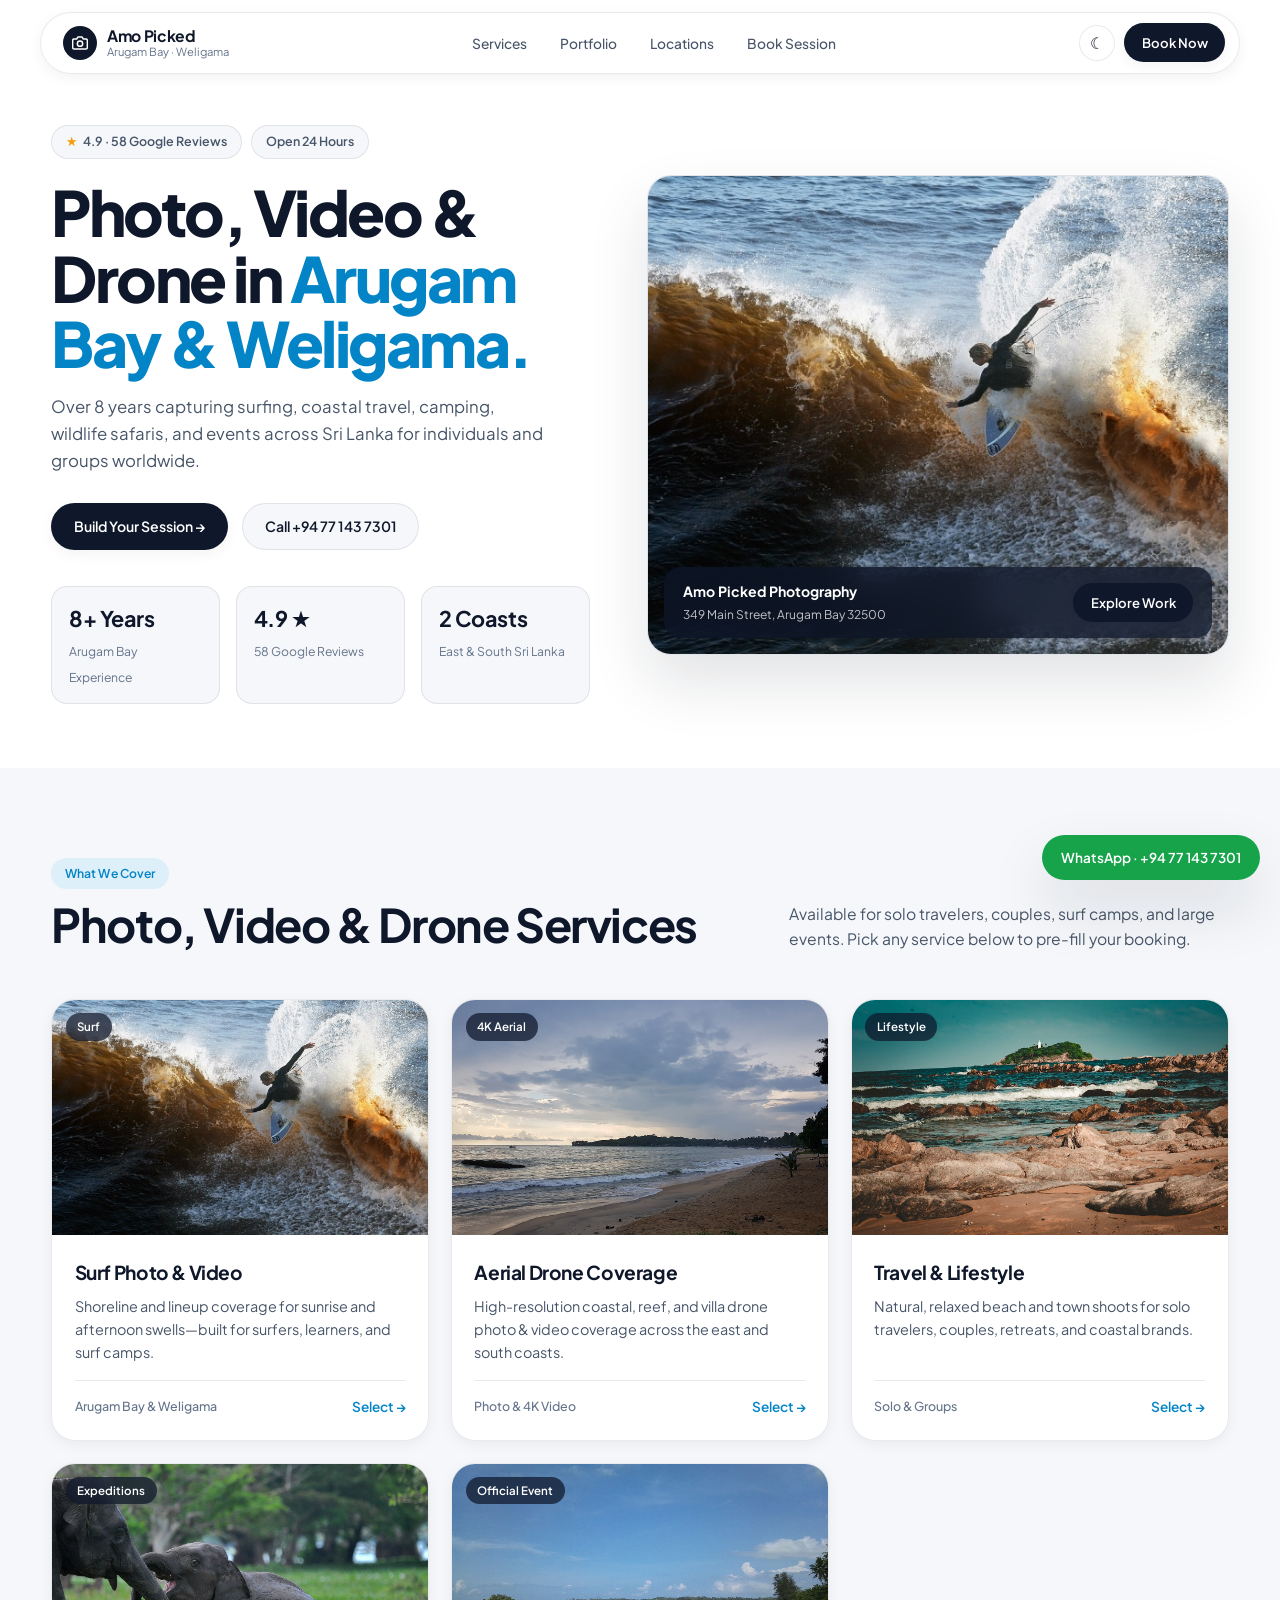
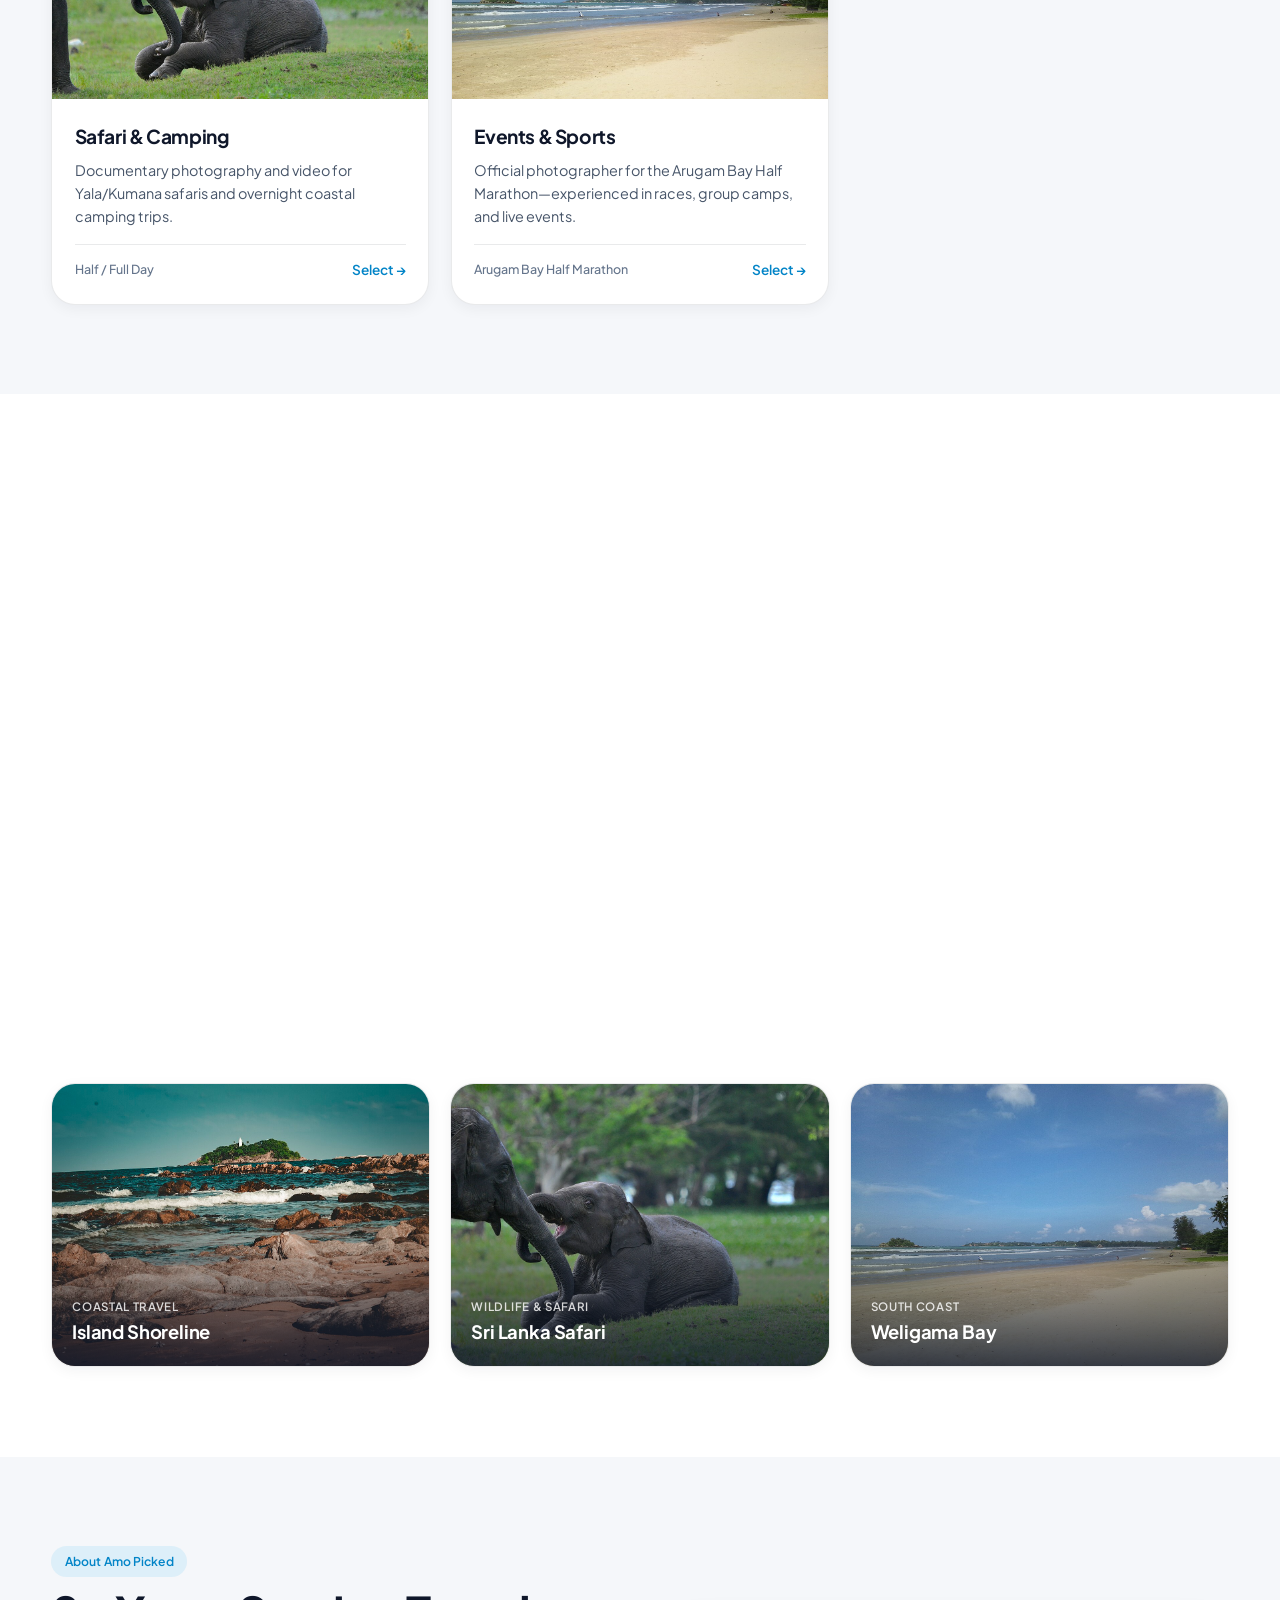
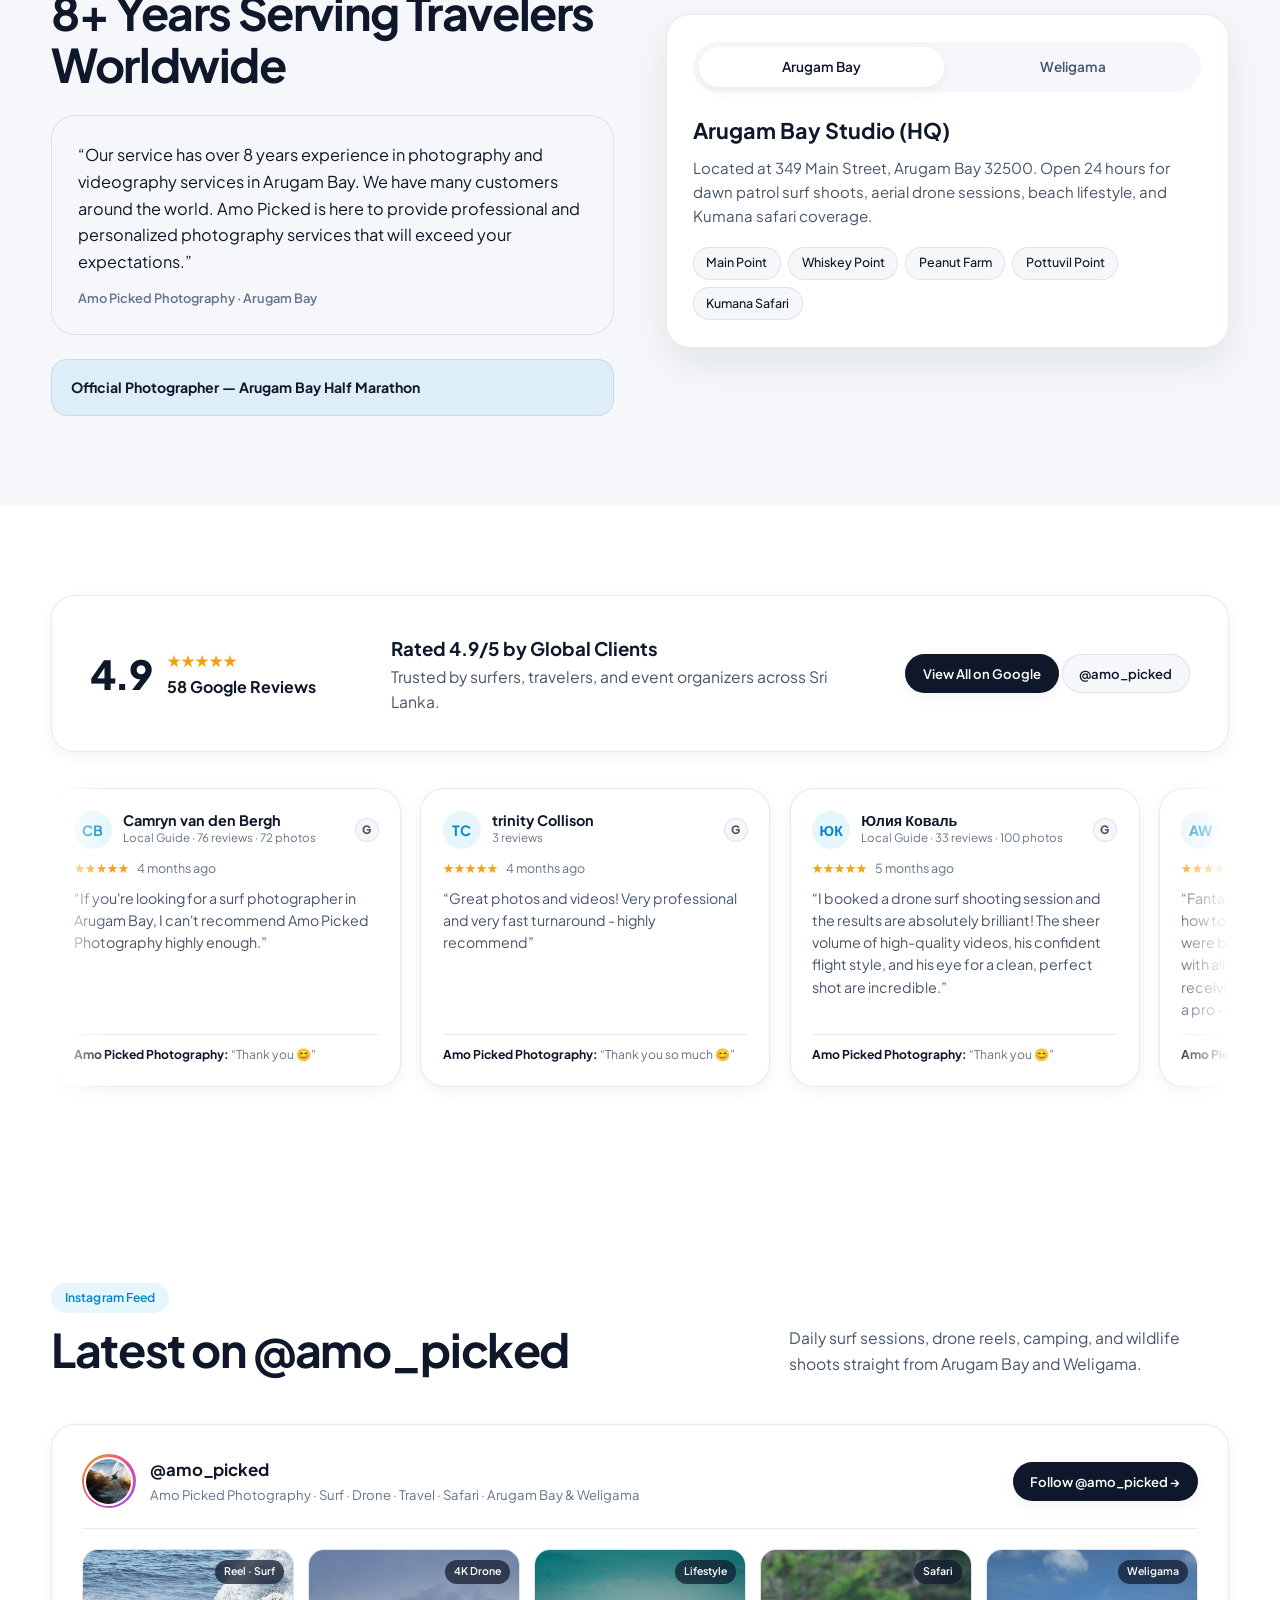
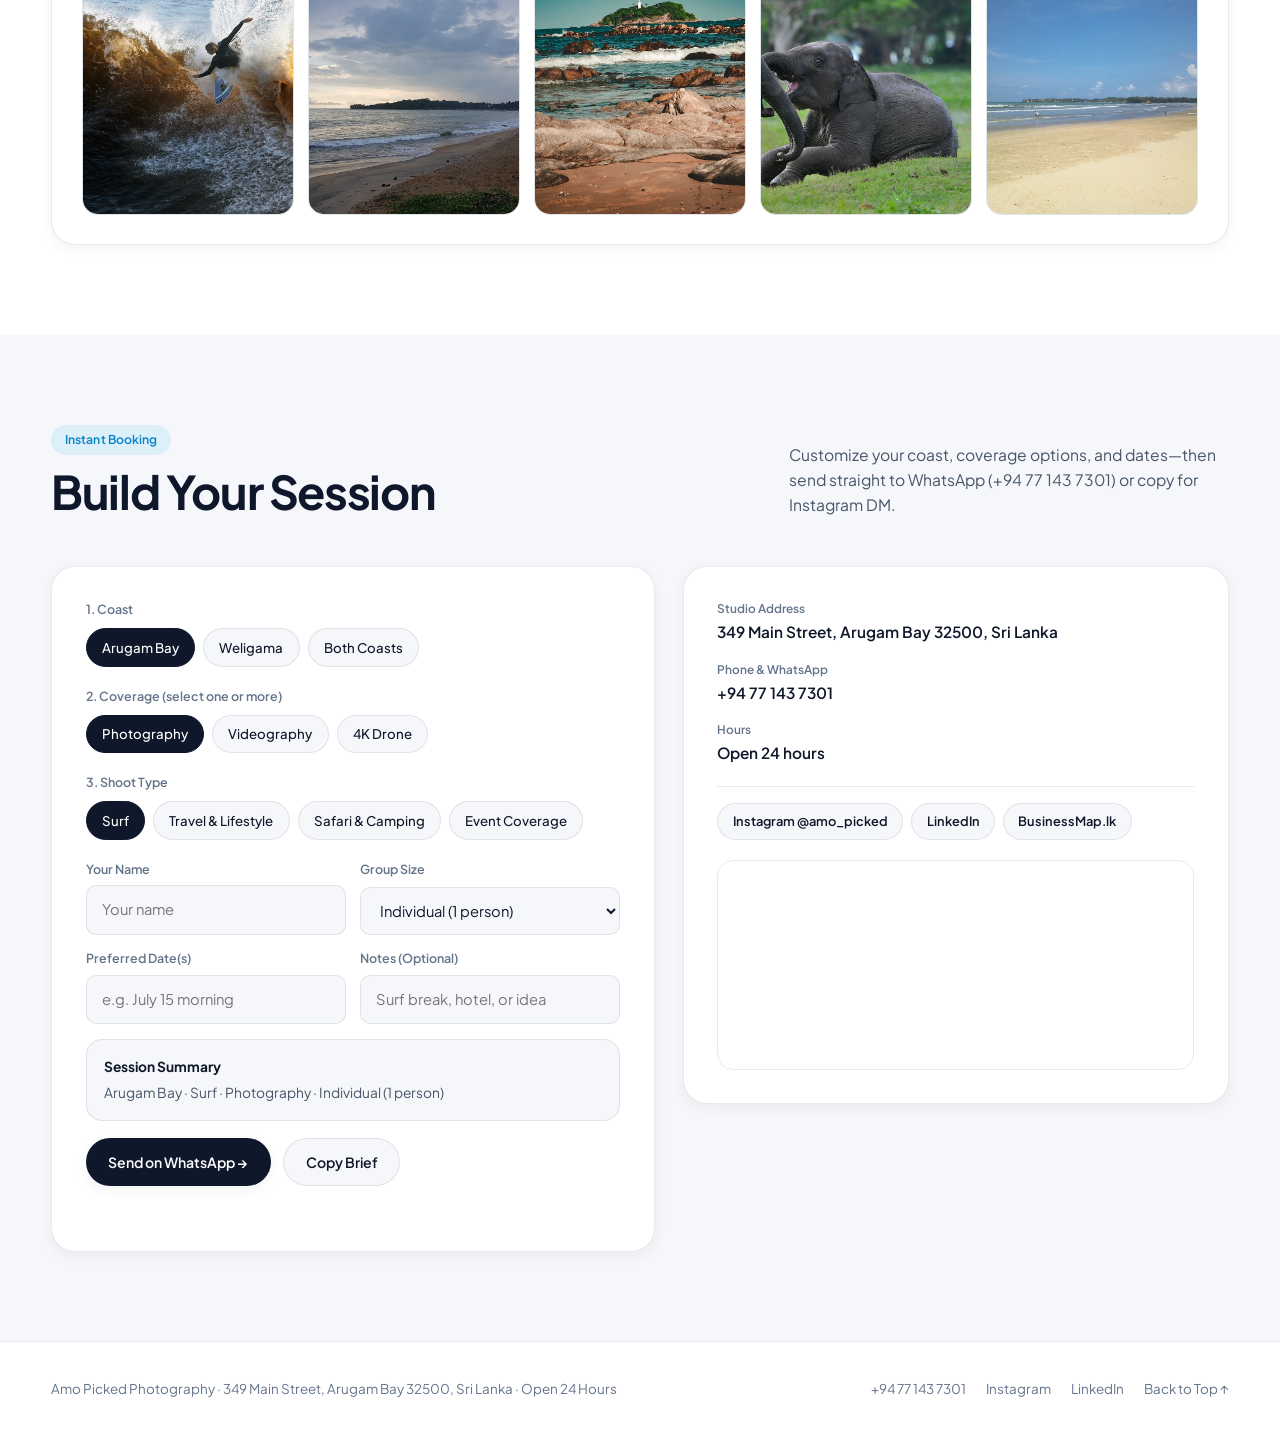
==== index.html @ 75716237 "Add files via upload" ====
<!DOCTYPE html>
<html lang="en">
<head>
  <meta charset="UTF-8" />
  <meta name="viewport" content="width=device-width, initial-scale=1.0" />
  <title>Amo Picked Photography — Arugam Bay &amp; Weligama, Sri Lanka</title>
  <meta
    name="description"
    content="Amo Picked Photography — 4.9 Google rating (58 reviews). Over 8 years of photography, videography & drone coverage in Arugam Bay and Weligama, Sri Lanka. Open 24 hours."
  />

  <link rel="preconnect" href="https://fonts.googleapis.com" />
  <link rel="preconnect" href="https://fonts.gstatic.com" crossorigin />
  <link
    href="https://fonts.googleapis.com/css2?family=Plus+Jakarta+Sans:wght@400;500;600;700;800&display=swap"
    rel="stylesheet"
  />
  <link rel="stylesheet" href="styles.css" />

  <script type="application/ld+json">
    {
      "@context": "https://schema.org",
      "@type": "ProfessionalService",
      "name": "Amo Picked Photography",
      "description": "Photography, videography, and drone service operating in Arugam Bay and Weligama, Sri Lanka with over 8 years of experience.",
      "telephone": "+94771437301",
      "address": {
        "@type": "PostalAddress",
        "streetAddress": "349 Main Street",
        "addressLocality": "Arugam Bay",
        "postalCode": "32500",
        "addressCountry": "LK"
      },
      "openingHoursSpecification": {
        "@type": "OpeningHoursSpecification",
        "dayOfWeek": ["Monday", "Tuesday", "Wednesday", "Thursday", "Friday", "Saturday", "Sunday"],
        "opens": "00:00",
        "closes": "23:59"
      },
      "aggregateRating": {
        "@type": "AggregateRating",
        "ratingValue": "4.9",
        "reviewCount": "58"
      },
      "sameAs": [
        "https://www.instagram.com/amo_picked/",
        "https://lk.linkedin.com/in/amo-picked-66b3a1344",
        "https://businessmap.lk/listing/amo-picked-arugam-bay"
      ]
    }
  </script>
</head>
<body>
  <div class="scroll-progress" id="scrollProgress" aria-hidden="true"></div>

  <!-- ======================================================================
       Floating Glass Header
       ====================================================================== -->
  <div class="navbar-wrap">
    <header class="navbar" id="navbar">
      <div class="nav-inner">
        <a href="#top" class="brand" aria-label="Amo Picked Photography Home">
          <div class="brand-dot" aria-hidden="true">
            <svg width="16" height="16" viewBox="0 0 24 24" fill="none" stroke="currentColor" stroke-width="2.2">
              <path d="M23 19a2 2 0 0 1-2 2H3a2 2 0 0 1-2-2V8a2 2 0 0 1 2-2h4l2-3h6l2 3h4a2 2 0 0 1 2 2z" />
              <circle cx="12" cy="13" r="4" />
            </svg>
          </div>
          <div class="brand-text">
            <span class="brand-name">Amo Picked</span>
            <span class="brand-sub">Arugam Bay · Weligama</span>
          </div>
        </a>

        <nav aria-label="Primary Navigation">
          <ul class="nav-links" id="navLinks">
            <li><a href="#services">Services</a></li>
            <li><a href="#portfolio">Portfolio</a></li>
            <li><a href="#coasts">Locations</a></li>
            <li><a href="#book">Book Session</a></li>
          </ul>
        </nav>

        <div class="nav-actions">
          <button class="icon-pill" id="themeToggle" type="button" aria-label="Toggle dark mode" title="Toggle Light / Dark mode">
            <span id="themeIcon" aria-hidden="true">☾</span>
          </button>
          <a href="#book" class="btn btn-primary btn-sm">Book Now</a>
          <button class="mobile-toggle" id="mobileToggle" aria-label="Toggle Menu" aria-expanded="false">
            Menu
          </button>
        </div>
      </div>
    </header>
  </div>

  <main id="top">
    <!-- ====================================================================
         Hero Section
         ==================================================================== -->
    <section class="hero">
      <div class="container hero-grid">
        <div>
          <div class="hero-badges">
            <span class="badge-clean">
              <span class="star-accent" aria-hidden="true">★</span>
              4.9 · 58 Google Reviews
            </span>
            <span class="badge-clean">Open 24 Hours</span>
          </div>

          <h1 class="hero-title">
            Photo, Video &amp; Drone in <span>Arugam Bay &amp; Weligama.</span>
          </h1>

          <p class="hero-desc">
            Over 8 years capturing surfing, coastal travel, camping, wildlife safaris, and events across Sri Lanka for individuals and groups worldwide.
          </p>

          <div class="hero-cta">
            <a href="#book" class="btn btn-primary">Build Your Session →</a>
            <a href="tel:+94771437301" class="btn btn-soft">Call +94 77 143 7301</a>
          </div>

          <div class="hero-stats">
            <div class="stat-box">
              <strong>8+ Years</strong>
              <span>Arugam Bay Experience</span>
            </div>
            <div class="stat-box">
              <strong>4.9 ★</strong>
              <span>58 Google Reviews</span>
            </div>
            <div class="stat-box">
              <strong>2 Coasts</strong>
              <span>East &amp; South Sri Lanka</span>
            </div>
          </div>
        </div>

        <div class="hero-visual">
          <div class="hero-card">
            <img src="assets/hero-surf.jpg" alt="Surfer carving across a wave — surf action photography" />
            <div class="hero-float-bar">
              <div>
                <strong>Amo Picked Photography</strong>
                <span>349 Main Street, Arugam Bay 32500</span>
              </div>
              <a href="#portfolio" class="btn btn-primary btn-sm">Explore Work</a>
            </div>
          </div>
        </div>
      </div>
    </section>

    <!-- ====================================================================
         Services
         ==================================================================== -->
    <section class="section section-soft" id="services">
      <div class="container">
        <div class="section-top reveal">
          <div>
            <span class="pill-tag">What We Cover</span>
            <h2 class="section-title">Photo, Video &amp; Drone Services</h2>
          </div>
          <p class="section-sub">
            Available for solo travelers, couples, surf camps, and large events. Pick any service below to pre-fill your booking.
          </p>
        </div>

        <div class="services-grid">
          <article class="service-card reveal">
            <div class="service-media">
              <span class="service-chip">Surf</span>
              <img src="assets/hero-surf.jpg" alt="Surf photography and wave action" />
            </div>
            <div class="service-body">
              <div>
                <h3>Surf Photo &amp; Video</h3>
                <p>Shoreline and lineup coverage for sunrise and afternoon swells—built for surfers, learners, and surf camps.</p>
              </div>
              <div class="service-footer">
                <span class="service-meta">Arugam Bay &amp; Weligama</span>
                <button class="text-action" data-select-shoot="Surf">Select →</button>
              </div>
            </div>
          </article>

          <article class="service-card reveal">
            <div class="service-media">
              <span class="service-chip">4K Aerial</span>
              <img src="assets/drone-bay.jpg" alt="Arugam Bay coastline view" />
            </div>
            <div class="service-body">
              <div>
                <h3>Aerial Drone Coverage</h3>
                <p>High-resolution coastal, reef, and villa drone photo &amp; video coverage across the east and south coasts.</p>
              </div>
              <div class="service-footer">
                <span class="service-meta">Photo &amp; 4K Video</span>
                <button class="text-action" data-select-shoot="Travel &amp; Lifestyle" data-add-drone="true">Select →</button>
              </div>
            </div>
          </article>

          <article class="service-card reveal">
            <div class="service-media">
              <span class="service-chip">Lifestyle</span>
              <img src="assets/lifestyle-beach.jpg" alt="Sri Lankan rocky coast and lighthouse" />
            </div>
            <div class="service-body">
              <div>
                <h3>Travel &amp; Lifestyle</h3>
                <p>Natural, relaxed beach and town shoots for solo travelers, couples, retreats, and coastal brands.</p>
              </div>
              <div class="service-footer">
                <span class="service-meta">Solo &amp; Groups</span>
                <button class="text-action" data-select-shoot="Travel &amp; Lifestyle">Select →</button>
              </div>
            </div>
          </article>

          <article class="service-card reveal">
            <div class="service-media">
              <span class="service-chip">Expeditions</span>
              <img src="assets/safari-camp.jpg" alt="Elephants in Sri Lanka national park safari" />
            </div>
            <div class="service-body">
              <div>
                <h3>Safari &amp; Camping</h3>
                <p>Documentary photography and video for Yala/Kumana safaris and overnight coastal camping trips.</p>
              </div>
              <div class="service-footer">
                <span class="service-meta">Half / Full Day</span>
                <button class="text-action" data-select-shoot="Safari &amp; Camping">Select →</button>
              </div>
            </div>
          </article>

          <article class="service-card reveal">
            <div class="service-media">
              <span class="service-chip">Official Event</span>
              <img src="assets/marathon-event.jpg" alt="Weligama Bay surf coastline in Sri Lanka" />
            </div>
            <div class="service-body">
              <div>
                <h3>Events &amp; Sports</h3>
                <p>Official photographer for the Arugam Bay Half Marathon—experienced in races, group camps, and live events.</p>
              </div>
              <div class="service-footer">
                <span class="service-meta">Arugam Bay Half Marathon</span>
                <button class="text-action" data-select-shoot="Event Coverage">Select →</button>
              </div>
            </div>
          </article>
        </div>
      </div>
    </section>

    <!-- ====================================================================
         Portfolio Gallery + Lightbox
         ==================================================================== -->
    <section class="section" id="portfolio">
      <div class="container">
        <div class="section-top reveal">
          <div>
            <span class="pill-tag">Portfolio</span>
            <h2 class="section-title">Selected Work</h2>
          </div>

          <div class="filter-bar" role="tablist" aria-label="Filter gallery">
            <button class="filter-btn active" data-filter="all">All</button>
            <button class="filter-btn" data-filter="surf">Surf</button>
            <button class="filter-btn" data-filter="coast">Coast</button>
            <button class="filter-btn" data-filter="safari">Safari</button>
            <button class="filter-btn" data-filter="weligama">Weligama</button>
          </div>
        </div>

        <div class="gallery-grid">
          <figure class="gallery-item wide reveal" data-category="surf">
            <img src="assets/hero-surf.jpg" alt="Backlit surf carve on ocean wave" />
            <figcaption class="gallery-overlay">
              <span>Surf Photography</span>
              <h4>Backlit Ocean Wave</h4>
            </figcaption>
          </figure>

          <figure class="gallery-item reveal" data-category="coast">
            <img src="assets/drone-bay.jpg" alt="Arugam Bay Main Point at dusk" />
            <figcaption class="gallery-overlay">
              <span>East Coast</span>
              <h4>Arugam Bay Main Point</h4>
            </figcaption>
          </figure>

          <figure class="gallery-item reveal" data-category="coast">
            <img src="assets/lifestyle-beach.jpg" alt="Sri Lankan rocky coast and lighthouse" />
            <figcaption class="gallery-overlay">
              <span>Coastal Travel</span>
              <h4>Island Shoreline</h4>
            </figcaption>
          </figure>

          <figure class="gallery-item reveal" data-category="safari">
            <img src="assets/safari-camp.jpg" alt="Wild elephants in Sri Lanka national park" />
            <figcaption class="gallery-overlay">
              <span>Wildlife &amp; Safari</span>
              <h4>Sri Lanka Safari</h4>
            </figcaption>
          </figure>

          <figure class="gallery-item reveal" data-category="weligama surf">
            <img src="assets/marathon-event.jpg" alt="Weligama Bay coastline in southern Sri Lanka" />
            <figcaption class="gallery-overlay">
              <span>South Coast</span>
              <h4>Weligama Bay</h4>
            </figcaption>
          </figure>
        </div>
      </div>
    </section>

    <!-- ====================================================================
         Interactive Coast Switcher & About
         ==================================================================== -->
    <section class="section section-soft" id="coasts">
      <div class="container coast-layout">
        <div class="reveal">
          <span class="pill-tag">About Amo Picked</span>
          <h2 class="section-title">8+ Years Serving Travelers Worldwide</h2>

          <blockquote class="quote-card">
            <p>
              “Our service has over 8 years experience in photography and videography services in Arugam Bay. We have many customers around the world. Amo Picked is here to provide professional and personalized photography services that will exceed your expectations.”
            </p>
            <footer>Amo Picked Photography · Arugam Bay</footer>
          </blockquote>

          <div class="event-pill-card">
            <strong>Official Photographer — Arugam Bay Half Marathon</strong>
          </div>
        </div>

        <div class="coast-panel reveal">
          <div class="coast-tabs" role="tablist" aria-label="Select coast location">
            <button class="coast-tab active" data-coast="arugam" type="button">Arugam Bay</button>
            <button class="coast-tab" data-coast="weligama" type="button">Weligama</button>
          </div>

          <div class="coast-pane active" id="coast-arugam">
            <h3>Arugam Bay Studio (HQ)</h3>
            <p>
              Located at 349 Main Street, Arugam Bay 32500. Open 24 hours for dawn patrol surf shoots, aerial drone sessions, beach lifestyle, and Kumana safari coverage.
            </p>
            <div class="spot-chips">
              <span>Main Point</span>
              <span>Whiskey Point</span>
              <span>Peanut Farm</span>
              <span>Pottuvil Point</span>
              <span>Kumana Safari</span>
            </div>
          </div>

          <div class="coast-pane" id="coast-weligama">
            <h3>Weligama South Coast</h3>
            <p>
              Full photography, videography, and drone coverage along Sri Lanka's southern coast for surf sessions, coastal stays, and travel stories.
            </p>
            <div class="spot-chips">
              <span>Weligama Bay</span>
              <span>South Coast Surf</span>
              <span>Drone Reels</span>
              <span>Lifestyle Shoots</span>
            </div>
          </div>
        </div>
      </div>
    </section>

    <!-- ====================================================================
         Google Reviews Strip
         ==================================================================== -->
    <section class="section" id="reviews">
      <div class="container">
        <div class="reviews-strip reveal">
          <div class="score-pill">
            <span class="score-num">4.9</span>
            <div>
              <div class="star-accent" aria-hidden="true">★★★★★</div>
              <strong>58 Google Reviews</strong>
            </div>
          </div>

          <div>
            <h3>Rated 4.9/5 by Global Clients</h3>
            <p class="section-sub">Trusted by surfers, travelers, and event organizers across Sri Lanka.</p>
          </div>

          <div class="reviews-actions">
            <a href="https://share.google/11RldXUr6Thj8JJgH" target="_blank" rel="noopener" class="btn btn-primary btn-sm">
              View All on Google
            </a>
            <a href="https://www.instagram.com/amo_picked/" target="_blank" rel="noopener" class="btn btn-soft btn-sm">
              @amo_picked
            </a>
          </div>
        </div>

        <!-- Sliding Right-to-Left Google Reviews Carousel -->
        <div class="reviews-marquee-wrap" aria-label="Client Google Reviews">
          <div class="reviews-track" id="reviewsTrack">
            <article class="review-card">
              <div>
                <div class="review-head">
                  <div class="review-author">
                    <div class="review-avatar">CB</div>
                    <div>
                      <div class="review-name">Camryn van den Bergh</div>
                      <div class="review-meta">Local Guide · 76 reviews · 72 photos</div>
                    </div>
                  </div>
                  <span class="google-g" aria-hidden="true">G</span>
                </div>
                <div class="review-stars-row" style="margin:0.65rem 0 0.5rem;">
                  <span class="star-accent">★★★★★</span>
                  <span>4 months ago</span>
                </div>
                <p class="review-quote">
                  “If you're looking for a surf photographer in Arugam Bay, I can't recommend Amo Picked Photography highly enough.”
                </p>
              </div>
              <div class="review-reply">
                <strong>Amo Picked Photography:</strong> “Thank you 😊”
              </div>
            </article>

            <article class="review-card">
              <div>
                <div class="review-head">
                  <div class="review-author">
                    <div class="review-avatar">TC</div>
                    <div>
                      <div class="review-name">trinity Collison</div>
                      <div class="review-meta">3 reviews</div>
                    </div>
                  </div>
                  <span class="google-g" aria-hidden="true">G</span>
                </div>
                <div class="review-stars-row" style="margin:0.65rem 0 0.5rem;">
                  <span class="star-accent">★★★★★</span>
                  <span>4 months ago</span>
                </div>
                <p class="review-quote">
                  “Great photos and videos! Very professional and very fast turnaround - highly recommend”
                </p>
              </div>
              <div class="review-reply">
                <strong>Amo Picked Photography:</strong> “Thank you so much 😊”
              </div>
            </article>

            <article class="review-card">
              <div>
                <div class="review-head">
                  <div class="review-author">
                    <div class="review-avatar">ЮК</div>
                    <div>
                      <div class="review-name">Юлия Коваль</div>
                      <div class="review-meta">Local Guide · 33 reviews · 100 photos</div>
                    </div>
                  </div>
                  <span class="google-g" aria-hidden="true">G</span>
                </div>
                <div class="review-stars-row" style="margin:0.65rem 0 0.5rem;">
                  <span class="star-accent">★★★★★</span>
                  <span>5 months ago</span>
                </div>
                <p class="review-quote">
                  “I booked a drone surf shooting session and the results are absolutely brilliant! The sheer volume of high-quality videos, his confident flight style, and his eye for a clean, perfect shot are incredible.”
                </p>
              </div>
              <div class="review-reply">
                <strong>Amo Picked Photography:</strong> “Thank you 😊”
              </div>
            </article>

            <article class="review-card">
              <div>
                <div class="review-head">
                  <div class="review-author">
                    <div class="review-avatar">AW</div>
                    <div>
                      <div class="review-name">Aadhya Wije</div>
                      <div class="review-meta">Local Guide · 40 reviews · 44 photos</div>
                    </div>
                  </div>
                  <span class="google-g" aria-hidden="true">G</span>
                </div>
                <div class="review-stars-row" style="margin:0.65rem 0 0.5rem;">
                  <span class="star-accent">★★★★★</span>
                  <span>8 months ago</span>
                </div>
                <p class="review-quote">
                  “Fantastic surf videography! He really knows how to make the most out of the lighting - we were backlit as it was sunrise. Really happy with all the content! And super efficient receiving the photos too! If you're looking for a pro - this is it”
                </p>
              </div>
              <div class="review-reply">
                <strong>Amo Picked Photography:</strong> “Thank you 😊”
              </div>
            </article>

            <article class="review-card">
              <div>
                <div class="review-head">
                  <div class="review-author">
                    <div class="review-avatar">NH</div>
                    <div>
                      <div class="review-name">Naleef Haroon</div>
                      <div class="review-meta">6 photos · Verified Google Rating</div>
                    </div>
                  </div>
                  <span class="google-g" aria-hidden="true">G</span>
                </div>
                <div class="review-stars-row" style="margin:0.65rem 0 0.5rem;">
                  <span class="star-accent">★★★★★</span>
                  <span>3 months ago</span>
                </div>
                <p class="review-quote">
                  Rated 5.0 stars on Google and shared 6 photos from their session with Amo Picked Photography in Arugam Bay.
                </p>
              </div>
              <div class="review-reply">
                <strong>Verified Google Review</strong> · Arugam Bay
              </div>
            </article>
          </div>
        </div>
      </div>
    </section>

    <!-- ====================================================================
         Instagram Latest Posts & Feed (@amo_picked)
         ==================================================================== -->
    <section class="section" id="instagram">
      <div class="container">
        <div class="section-top reveal">
          <div>
            <span class="pill-tag">Instagram Feed</span>
            <h2 class="section-title">Latest on @amo_picked</h2>
          </div>
          <p class="section-sub">
            Daily surf sessions, drone reels, camping, and wildlife shoots straight from Arugam Bay and Weligama.
          </p>
        </div>

        <div class="ig-shell reveal">
          <div class="ig-header">
            <div class="ig-profile">
              <div class="ig-avatar-ring">
                <div class="ig-avatar-inner">
                  <img src="assets/hero-surf.jpg" alt="Amo Picked Instagram avatar" />
                </div>
              </div>
              <div>
                <div class="ig-handle">@amo_picked</div>
                <div class="ig-bio">Amo Picked Photography · Surf · Drone · Travel · Safari · Arugam Bay &amp; Weligama</div>
              </div>
            </div>
            <a href="https://www.instagram.com/amo_picked/" target="_blank" rel="noopener" class="btn btn-primary btn-sm">
              Follow @amo_picked →
            </a>
          </div>

          <div class="ig-grid">
            <a href="https://www.instagram.com/amo_picked/" target="_blank" rel="noopener" class="ig-tile">
              <span class="ig-badge">Reel · Surf</span>
              <img src="assets/hero-surf.jpg" alt="Surf photography reel on @amo_picked" />
              <div class="ig-tile-overlay">
                <strong>Surf Action Session</strong>
                <span>View on @amo_picked →</span>
              </div>
            </a>

            <a href="https://www.instagram.com/amo_picked/" target="_blank" rel="noopener" class="ig-tile">
              <span class="ig-badge">4K Drone</span>
              <img src="assets/drone-bay.jpg" alt="Arugam Bay Main Point on @amo_picked" />
              <div class="ig-tile-overlay">
                <strong>Arugam Bay Main Point</strong>
                <span>View on @amo_picked →</span>
              </div>
            </a>

            <a href="https://www.instagram.com/amo_picked/" target="_blank" rel="noopener" class="ig-tile">
              <span class="ig-badge">Lifestyle</span>
              <img src="assets/lifestyle-beach.jpg" alt="Sri Lanka coastal photography on @amo_picked" />
              <div class="ig-tile-overlay">
                <strong>Coastal Shoreline</strong>
                <span>View on @amo_picked →</span>
              </div>
            </a>

            <a href="https://www.instagram.com/amo_picked/" target="_blank" rel="noopener" class="ig-tile">
              <span class="ig-badge">Safari</span>
              <img src="assets/safari-camp.jpg" alt="Sri Lanka wildlife safari on @amo_picked" />
              <div class="ig-tile-overlay">
                <strong>Yala &amp; Kumana Safari</strong>
                <span>View on @amo_picked →</span>
              </div>
            </a>

            <a href="https://www.instagram.com/amo_picked/" target="_blank" rel="noopener" class="ig-tile">
              <span class="ig-badge">Weligama</span>
              <img src="assets/marathon-event.jpg" alt="Weligama Bay surf on @amo_picked" />
              <div class="ig-tile-overlay">
                <strong>Weligama Bay</strong>
                <span>View on @amo_picked →</span>
              </div>
            </a>
          </div>

          <!-- Optional live Instagram post embeds: add post/reel URLs to AMO_IG_POSTS in script -->
          <div class="ig-embed-grid" id="igEmbedMount"></div>
        </div>
      </div>
    </section>

    <!-- ====================================================================
         Interactive Session Builder & Direct Contact
         ==================================================================== -->
    <section class="section section-soft" id="book">
      <div class="container">
        <div class="section-top reveal">
          <div>
            <span class="pill-tag">Instant Booking</span>
            <h2 class="section-title">Build Your Session</h2>
          </div>
          <p class="section-sub">
            Customize your coast, coverage options, and dates—then send straight to WhatsApp (+94 77 143 7301) or copy for Instagram DM.
          </p>
        </div>

        <div class="builder-grid">
          <div class="builder-card reveal">
            <form id="bookingForm">
              <div class="builder-group">
                <span class="builder-label">1. Coast</span>
                <div class="chip-select" id="coastChips">
                  <button type="button" class="chip-btn active" data-val="Arugam Bay">Arugam Bay</button>
                  <button type="button" class="chip-btn" data-val="Weligama">Weligama</button>
                  <button type="button" class="chip-btn" data-val="Both Coasts">Both Coasts</button>
                </div>
              </div>

              <div class="builder-group">
                <span class="builder-label">2. Coverage (select one or more)</span>
                <div class="chip-select" id="coverageChips">
                  <button type="button" class="chip-btn active" data-val="Photography">Photography</button>
                  <button type="button" class="chip-btn" data-val="Videography">Videography</button>
                  <button type="button" class="chip-btn" data-val="4K Drone">4K Drone</button>
                </div>
              </div>

              <div class="builder-group">
                <span class="builder-label">3. Shoot Type</span>
                <div class="chip-select" id="shootChips">
                  <button type="button" class="chip-btn active" data-val="Surf">Surf</button>
                  <button type="button" class="chip-btn" data-val="Travel &amp; Lifestyle">Travel &amp; Lifestyle</button>
                  <button type="button" class="chip-btn" data-val="Safari &amp; Camping">Safari &amp; Camping</button>
                  <button type="button" class="chip-btn" data-val="Event Coverage">Event Coverage</button>
                </div>
              </div>

              <div class="form-row">
                <div class="field">
                  <label for="clientName">Your Name</label>
                  <input type="text" id="clientName" placeholder="Your name" required />
                </div>
                <div class="field">
                  <label for="sessionGroup">Group Size</label>
                  <select id="sessionGroup">
                    <option value="Individual (1 person)">Individual (1 person)</option>
                    <option value="Couple / Duo (2 people)">Couple / Duo (2 people)</option>
                    <option value="Small Group (3–6 people)">Small Group (3–6 people)</option>
                    <option value="Camp / Event (7+)">Camp / Event (7+)</option>
                  </select>
                </div>
              </div>

              <div class="form-row">
                <div class="field">
                  <label for="sessionDate">Preferred Date(s)</label>
                  <input type="text" id="sessionDate" placeholder="e.g. July 15 morning" />
                </div>
                <div class="field">
                  <label for="sessionNotes">Notes (Optional)</label>
                  <input type="text" id="sessionNotes" placeholder="Surf break, hotel, or idea" />
                </div>
              </div>

              <div class="summary-box" id="liveSummary">
                <strong>Session Summary</strong>
                <span id="summaryText">Arugam Bay · Surf · Photography · Individual (1 person)</span>
              </div>

              <div class="form-actions">
                <button type="submit" class="btn btn-primary">Send on WhatsApp →</button>
                <button type="button" id="copyBriefBtn" class="btn btn-soft">Copy Brief</button>
              </div>
              <div class="form-feedback" id="formFeedback" role="status" aria-live="polite"></div>
            </form>
          </div>

          <div class="contact-card reveal">
            <div class="info-list">
              <div class="info-row">
                <small>Studio Address</small>
                <a href="https://www.google.com/maps/search/?api=1&query=349+Main+Street+Arugam+Bay+32500+Sri+Lanka" target="_blank" rel="noopener">
                  349 Main Street, Arugam Bay 32500, Sri Lanka
                </a>
              </div>
              <div class="info-row">
                <small>Phone &amp; WhatsApp</small>
                <a href="tel:+94771437301">+94 77 143 7301</a>
              </div>
              <div class="info-row">
                <small>Hours</small>
                <span>Open 24 hours</span>
              </div>
            </div>

            <div class="social-row">
              <a href="https://www.instagram.com/amo_picked/" target="_blank" rel="noopener" class="social-pill">Instagram @amo_picked</a>
              <a href="https://lk.linkedin.com/in/amo-picked-66b3a1344" target="_blank" rel="noopener" class="social-pill">LinkedIn</a>
              <a href="https://businessmap.lk/listing/amo-picked-arugam-bay" target="_blank" rel="noopener" class="social-pill">BusinessMap.lk</a>
            </div>

            <div class="map-frame">
              <iframe
                title="Amo Picked Photography Location Map"
                loading="lazy"
                referrerpolicy="no-referrer-when-downgrade"
                src="https://www.google.com/maps?q=349+Main+Street,+Arugam+Bay+32500,+Sri+Lanka&output=embed"
              ></iframe>
            </div>
          </div>
        </div>
      </div>
    </section>
  </main>

  <footer class="footer">
    <div class="container footer-inner">
      <div>Amo Picked Photography · 349 Main Street, Arugam Bay 32500, Sri Lanka · Open 24 Hours</div>
      <div class="footer-links">
        <a href="tel:+94771437301">+94 77 143 7301</a>
        <a href="https://www.instagram.com/amo_picked/" target="_blank" rel="noopener">Instagram</a>
        <a href="https://lk.linkedin.com/in/amo-picked-66b3a1344" target="_blank" rel="noopener">LinkedIn</a>
        <a href="#top">Back to Top ↑</a>
      </div>
    </div>
  </footer>

  <a href="https://wa.me/94771437301" target="_blank" rel="noopener" class="floating-wa" aria-label="Chat on WhatsApp">
    WhatsApp · +94 77 143 7301
  </a>

  <div class="lightbox" id="lightbox" role="dialog" aria-modal="true" aria-label="Image Lightbox">
    <div class="lightbox-inner">
      <div class="lightbox-img-wrap">
        <img id="lightboxImg" src="" alt="" />
      </div>
      <div class="lightbox-bar">
        <div class="lightbox-info">
          <span id="lightboxMeta"></span>
          <h4 id="lightboxTitle"></h4>
        </div>
        <div class="lightbox-controls">
          <button class="lb-btn" id="lightboxPrev" aria-label="Previous image">←</button>
          <button class="lb-btn" id="lightboxNext" aria-label="Next image">→</button>
          <button class="lb-btn" id="lightboxClose" aria-label="Close lightbox">✕</button>
        </div>
      </div>
    </div>
  </div>

  <script src="script.js"></script>
</body>
</html>
---- styles.css ----
/* ==========================================================================
   AMO PICKED PHOTOGRAPHY — Modern Smooth Studio Stylesheet
   ========================================================================== */

:root {
  --bg: #ffffff;
  --bg-soft: #f5f7fa;
  --bg-card: #ffffff;
  --bg-glass: rgba(255, 255, 255, 0.78);

  --ink: #0f172a;
  --ink-2: #475569;
  --ink-3: #64748b;

  --brand: #0ea5e9;
  --brand-dark: #0284c7;
  --brand-soft: rgba(14, 165, 233, 0.1);

  --border: rgba(15, 23, 42, 0.09);
  --border-strong: rgba(15, 23, 42, 0.16);

  --shadow-sm: 0 4px 14px rgba(15, 23, 42, 0.05);
  --shadow-md: 0 16px 40px rgba(15, 23, 42, 0.08);
  --shadow-lg: 0 28px 60px rgba(15, 23, 42, 0.12);

  --font: 'Plus Jakarta Sans', -apple-system, BlinkMacSystemFont, 'Segoe UI', sans-serif;
  --ease: cubic-bezier(0.16, 1, 0.3, 1);

  --r-sm: 10px;
  --r-md: 16px;
  --r-lg: 24px;
  --r-pill: 9999px;
}

[data-theme="dark"] {
  --bg: #090b10;
  --bg-soft: #11151e;
  --bg-card: #151a24;
  --bg-glass: rgba(15, 19, 28, 0.8);

  --ink: #f8fafc;
  --ink-2: #cbd5e1;
  --ink-3: #94a3b8;

  --brand: #38bdf8;
  --brand-dark: #0ea5e9;
  --brand-soft: rgba(56, 189, 248, 0.14);

  --border: rgba(248, 250, 252, 0.09);
  --border-strong: rgba(248, 250, 252, 0.18);

  --shadow-sm: 0 4px 16px rgba(0, 0, 0, 0.3);
  --shadow-md: 0 18px 44px rgba(0, 0, 0, 0.45);
  --shadow-lg: 0 28px 70px rgba(0, 0, 0, 0.55);
}

*,
*::before,
*::after {
  box-sizing: border-box;
  margin: 0;
  padding: 0;
}

html {
  scroll-behavior: smooth;
  background: var(--bg);
  color: var(--ink);
  font-family: var(--font);
  line-height: 1.6;
  -webkit-font-smoothing: antialiased;
}

body {
  background: var(--bg);
  color: var(--ink);
  overflow-x: hidden;
  transition: background-color 0.35s var(--ease), color 0.35s var(--ease);
}

img {
  display: block;
  max-width: 100%;
}

a {
  color: inherit;
  text-decoration: none;
}

button,
input,
select,
textarea {
  font: inherit;
  color: inherit;
}

.container {
  width: min(1200px, 92vw);
  margin-inline: auto;
}

.section {
  padding: clamp(3.5rem, 7vw, 6rem) 0;
}

.section-soft {
  background: var(--bg-soft);
}

/* Top Scroll Progress Indicator */
.scroll-progress {
  position: fixed;
  top: 0;
  left: 0;
  height: 3px;
  width: 0%;
  background: linear-gradient(90deg, var(--brand), #2563eb);
  z-index: 10001;
  transition: width 0.08s linear;
}

/* ==========================================================================
   Floating Glass Header
   ========================================================================== */

.navbar-wrap {
  position: sticky;
  top: 12px;
  z-index: 9999;
  padding: 0 1rem;
  margin-top: 12px;
}

.navbar {
  width: min(1200px, 100%);
  margin-inline: auto;
  background: var(--bg-glass);
  backdrop-filter: blur(18px);
  -webkit-backdrop-filter: blur(18px);
  border: 1px solid var(--border);
  border-radius: var(--r-pill);
  padding: 0.65rem 0.85rem 0.65rem 1.35rem;
  box-shadow: var(--shadow-sm);
  transition: box-shadow 0.3s var(--ease), border-color 0.3s var(--ease);
}

.navbar.scrolled {
  box-shadow: var(--shadow-md);
  border-color: var(--border-strong);
}

.nav-inner {
  display: flex;
  align-items: center;
  justify-content: space-between;
  gap: 1rem;
}

.brand {
  display: flex;
  align-items: center;
  gap: 0.65rem;
}

.brand-dot {
  width: 34px;
  height: 34px;
  border-radius: 50%;
  background: var(--ink);
  color: var(--bg);
  display: grid;
  place-items: center;
  flex-shrink: 0;
}

.brand-text {
  display: flex;
  flex-direction: column;
  line-height: 1.15;
}

.brand-name {
  font-weight: 700;
  font-size: 0.98rem;
  letter-spacing: -0.02em;
}

.brand-sub {
  font-size: 0.7rem;
  color: var(--ink-3);
}

.nav-links {
  display: flex;
  align-items: center;
  gap: 0.35rem;
  list-style: none;
}

.nav-links a {
  padding: 0.45rem 0.85rem;
  border-radius: var(--r-pill);
  font-size: 0.86rem;
  font-weight: 500;
  color: var(--ink-2);
  transition: background-color 0.2s ease, color 0.2s ease;
}

.nav-links a:hover {
  background: var(--bg-soft);
  color: var(--ink);
}

.nav-actions {
  display: flex;
  align-items: center;
  gap: 0.55rem;
}

.icon-pill {
  width: 36px;
  height: 36px;
  border-radius: 50%;
  border: 1px solid var(--border);
  background: var(--bg-card);
  display: grid;
  place-items: center;
  cursor: pointer;
  transition: transform 0.25s var(--ease), border-color 0.2s ease;
}

.icon-pill:hover {
  transform: scale(1.06);
  border-color: var(--border-strong);
}

.btn {
  display: inline-flex;
  align-items: center;
  justify-content: center;
  gap: 0.5rem;
  padding: 0.72rem 1.35rem;
  border-radius: var(--r-pill);
  font-size: 0.88rem;
  font-weight: 600;
  border: 1px solid transparent;
  cursor: pointer;
  transition: transform 0.25s var(--ease), box-shadow 0.25s var(--ease), background-color 0.2s ease, border-color 0.2s ease;
}

.btn:hover {
  transform: translateY(-2px);
}

.btn:active {
  transform: translateY(0);
}

.btn-primary {
  background: var(--ink);
  color: var(--bg);
  box-shadow: var(--shadow-sm);
}

.btn-primary:hover {
  background: var(--brand-dark);
  color: #ffffff;
  box-shadow: var(--shadow-md);
}

.btn-soft {
  background: var(--bg-soft);
  color: var(--ink);
  border-color: var(--border);
}

.btn-soft:hover {
  border-color: var(--border-strong);
}

.btn-sm {
  padding: 0.5rem 1.05rem;
  font-size: 0.82rem;
}

.mobile-toggle {
  display: none;
  padding: 0.45rem 0.8rem;
  border-radius: var(--r-pill);
  border: 1px solid var(--border);
  background: var(--bg-card);
  font-size: 0.82rem;
  font-weight: 600;
  cursor: pointer;
}

/* ==========================================================================
   Section Typography
   ========================================================================== */

.section-top {
  display: flex;
  flex-wrap: wrap;
  justify-content: space-between;
  align-items: flex-end;
  gap: 1.25rem;
  margin-bottom: clamp(2rem, 4vw, 3rem);
}

.pill-tag {
  display: inline-flex;
  align-items: center;
  gap: 0.45rem;
  padding: 0.35rem 0.85rem;
  border-radius: var(--r-pill);
  background: var(--brand-soft);
  color: var(--brand-dark);
  font-size: 0.76rem;
  font-weight: 600;
  letter-spacing: 0.01em;
}

[data-theme="dark"] .pill-tag {
  color: var(--brand);
}

.section-title {
  font-size: clamp(1.95rem, 3.8vw, 2.9rem);
  font-weight: 700;
  letter-spacing: -0.03em;
  line-height: 1.12;
  margin-top: 0.65rem;
}

.section-sub {
  max-width: 440px;
  color: var(--ink-2);
  font-size: 0.98rem;
}

/* ==========================================================================
   Hero — Clean Modern Bento Split
   ========================================================================== */

.hero {
  padding: clamp(2rem, 4vw, 3.5rem) 0 clamp(3rem, 5vw, 4.5rem);
}

.hero-grid {
  display: grid;
  grid-template-columns: 1fr 1.08fr;
  gap: clamp(2rem, 4.5vw, 4rem);
  align-items: center;
}

.hero-badges {
  display: flex;
  flex-wrap: wrap;
  gap: 0.6rem;
  margin-bottom: 1.25rem;
}

.badge-clean {
  display: inline-flex;
  align-items: center;
  gap: 0.4rem;
  padding: 0.38rem 0.85rem;
  border-radius: var(--r-pill);
  background: var(--bg-soft);
  border: 1px solid var(--border);
  font-size: 0.78rem;
  font-weight: 600;
  color: var(--ink-2);
}

.star-accent {
  color: #f59e0b;
}

.hero-title {
  font-size: clamp(2.4rem, 5vw, 3.9rem);
  font-weight: 800;
  letter-spacing: -0.04em;
  line-height: 1.05;
  margin-bottom: 1.15rem;
}

.hero-title span {
  color: var(--brand-dark);
}

[data-theme="dark"] .hero-title span {
  color: var(--brand);
}

.hero-desc {
  font-size: 1.05rem;
  color: var(--ink-2);
  max-width: 500px;
  margin-bottom: 1.75rem;
}

.hero-cta {
  display: flex;
  flex-wrap: wrap;
  gap: 0.85rem;
  margin-bottom: 2.25rem;
}

.hero-stats {
  display: grid;
  grid-template-columns: repeat(3, 1fr);
  gap: 1rem;
}

.stat-box {
  background: var(--bg-soft);
  border: 1px solid var(--border);
  border-radius: var(--r-md);
  padding: 0.95rem 1.05rem;
}

.stat-box strong {
  display: block;
  font-size: 1.35rem;
  font-weight: 700;
  letter-spacing: -0.02em;
}

.stat-box span {
  font-size: 0.76rem;
  color: var(--ink-3);
}

.hero-visual {
  position: relative;
}

.hero-card {
  position: relative;
  border-radius: var(--r-lg);
  overflow: hidden;
  box-shadow: var(--shadow-lg);
  border: 1px solid var(--border);
  aspect-ratio: 4 / 3.3;
  background: var(--bg-soft);
}

.hero-card img {
  width: 100%;
  height: 100%;
  object-fit: cover;
  transition: transform 0.7s var(--ease);
}

.hero-card:hover img {
  transform: scale(1.03);
}

.hero-float-bar {
  position: absolute;
  left: 1rem;
  right: 1rem;
  bottom: 1rem;
  padding: 0.85rem 1.15rem;
  border-radius: var(--r-md);
  background: rgba(15, 23, 42, 0.72);
  backdrop-filter: blur(14px);
  -webkit-backdrop-filter: blur(14px);
  color: #ffffff;
  display: flex;
  justify-content: space-between;
  align-items: center;
  gap: 1rem;
  font-size: 0.82rem;
}

.hero-float-bar strong {
  display: block;
  font-size: 0.88rem;
}

.hero-float-bar span {
  color: rgba(255, 255, 255, 0.75);
  font-size: 0.75rem;
}

/* ==========================================================================
   Services Grid
   ========================================================================== */

.services-grid {
  display: grid;
  grid-template-columns: repeat(3, 1fr);
  gap: 1.35rem;
}

.service-card {
  background: var(--bg-card);
  border: 1px solid var(--border);
  border-radius: var(--r-lg);
  overflow: hidden;
  display: flex;
  flex-direction: column;
  box-shadow: var(--shadow-sm);
  transition: transform 0.35s var(--ease), box-shadow 0.35s var(--ease), border-color 0.3s ease;
}

.service-card:hover {
  transform: translateY(-5px);
  box-shadow: var(--shadow-md);
  border-color: var(--border-strong);
}

.service-media {
  position: relative;
  aspect-ratio: 16 / 10;
  overflow: hidden;
  background: var(--bg-soft);
}

.service-media img {
  width: 100%;
  height: 100%;
  object-fit: cover;
  transition: transform 0.55s var(--ease);
}

.service-card:hover .service-media img {
  transform: scale(1.05);
}

.service-chip {
  position: absolute;
  top: 0.85rem;
  left: 0.85rem;
  padding: 0.28rem 0.72rem;
  border-radius: var(--r-pill);
  background: rgba(15, 23, 42, 0.72);
  backdrop-filter: blur(8px);
  color: #ffffff;
  font-size: 0.72rem;
  font-weight: 600;
}

.service-body {
  padding: 1.4rem;
  display: flex;
  flex-direction: column;
  justify-content: space-between;
  gap: 1rem;
  flex: 1;
}

.service-body h3 {
  font-size: 1.2rem;
  font-weight: 700;
  letter-spacing: -0.02em;
  margin-bottom: 0.45rem;
}

.service-body p {
  font-size: 0.9rem;
  color: var(--ink-2);
}

.service-footer {
  display: flex;
  justify-content: space-between;
  align-items: center;
  padding-top: 0.9rem;
  border-top: 1px solid var(--border);
}

.service-meta {
  font-size: 0.78rem;
  color: var(--ink-3);
  font-weight: 500;
}

.text-action {
  font-size: 0.85rem;
  font-weight: 600;
  color: var(--brand-dark);
  background: none;
  border: none;
  cursor: pointer;
}

[data-theme="dark"] .text-action {
  color: var(--brand);
}

/* ==========================================================================
   Interactive Portfolio Gallery
   ========================================================================== */

.filter-bar {
  display: flex;
  flex-wrap: wrap;
  gap: 0.45rem;
  background: var(--bg-card);
  padding: 0.35rem;
  border-radius: var(--r-pill);
  border: 1px solid var(--border);
}

.filter-btn {
  padding: 0.45rem 1rem;
  border-radius: var(--r-pill);
  border: none;
  background: transparent;
  color: var(--ink-2);
  font-size: 0.82rem;
  font-weight: 600;
  cursor: pointer;
  transition: background-color 0.25s ease, color 0.25s ease;
}

.filter-btn:hover {
  color: var(--ink);
}

.filter-btn.active {
  background: var(--ink);
  color: var(--bg);
}

.gallery-grid {
  display: grid;
  grid-template-columns: repeat(12, 1fr);
  gap: 1.25rem;
}

.gallery-item {
  position: relative;
  grid-column: span 4;
  border-radius: var(--r-lg);
  overflow: hidden;
  border: 1px solid var(--border);
  cursor: pointer;
  background: var(--bg-card);
  aspect-ratio: 4 / 3;
  box-shadow: var(--shadow-sm);
  transition: transform 0.35s var(--ease), box-shadow 0.35s var(--ease);
}

.gallery-item.wide {
  grid-column: span 8;
  aspect-ratio: 16 / 9;
}

.gallery-item.hidden {
  display: none;
}

.gallery-item:hover {
  transform: translateY(-4px);
  box-shadow: var(--shadow-md);
}

.gallery-item img {
  width: 100%;
  height: 100%;
  object-fit: cover;
  transition: transform 0.55s var(--ease);
}

.gallery-item:hover img {
  transform: scale(1.04);
}

.gallery-overlay {
  position: absolute;
  inset: 0;
  padding: 1.25rem;
  display: flex;
  flex-direction: column;
  justify-content: flex-end;
  background: linear-gradient(180deg, transparent 45%, rgba(15, 23, 42, 0.82) 100%);
  color: #ffffff;
}

.gallery-overlay span {
  font-size: 0.72rem;
  font-weight: 600;
  text-transform: uppercase;
  letter-spacing: 0.06em;
  opacity: 0.82;
}

.gallery-overlay h4 {
  font-size: 1.15rem;
  font-weight: 700;
  letter-spacing: -0.01em;
}

/* ==========================================================================
   Interactive Coast Switcher & About
   ========================================================================== */

.coast-layout {
  display: grid;
  grid-template-columns: 1fr 1fr;
  gap: clamp(2rem, 4vw, 3.5rem);
  align-items: center;
}

.quote-card {
  background: var(--bg-soft);
  border: 1px solid var(--border);
  border-radius: var(--r-lg);
  padding: 1.6rem;
  margin: 1.5rem 0;
}

.quote-card p {
  font-size: 1.02rem;
  color: var(--ink);
  line-height: 1.65;
}

.quote-card footer {
  margin-top: 0.75rem;
  font-size: 0.8rem;
  font-weight: 600;
  color: var(--ink-3);
}

.event-pill-card {
  display: flex;
  align-items: center;
  gap: 0.9rem;
  padding: 1rem 1.2rem;
  border-radius: var(--r-md);
  background: var(--brand-soft);
  border: 1px solid var(--border);
  font-size: 0.88rem;
}

.coast-panel {
  background: var(--bg-card);
  border: 1px solid var(--border);
  border-radius: var(--r-lg);
  padding: 1.65rem;
  box-shadow: var(--shadow-md);
}

.coast-tabs {
  display: grid;
  grid-template-columns: 1fr 1fr;
  gap: 0.4rem;
  background: var(--bg-soft);
  padding: 0.35rem;
  border-radius: var(--r-pill);
  margin-bottom: 1.35rem;
}

.coast-tab {
  padding: 0.55rem 1rem;
  border-radius: var(--r-pill);
  border: none;
  background: transparent;
  font-size: 0.85rem;
  font-weight: 600;
  color: var(--ink-2);
  cursor: pointer;
  transition: background-color 0.25s ease, color 0.25s ease, box-shadow 0.25s ease;
}

.coast-tab.active {
  background: var(--bg-card);
  color: var(--ink);
  box-shadow: var(--shadow-sm);
}

.coast-pane {
  display: none;
}

.coast-pane.active {
  display: block;
  animation: fadeUp 0.3s var(--ease);
}

@keyframes fadeUp {
  from { opacity: 0; transform: translateY(6px); }
  to { opacity: 1; transform: translateY(0); }
}

.coast-pane h3 {
  font-size: 1.35rem;
  font-weight: 700;
  margin-bottom: 0.5rem;
}

.coast-pane p {
  color: var(--ink-2);
  font-size: 0.94rem;
  margin-bottom: 1.15rem;
}

.spot-chips {
  display: flex;
  flex-wrap: wrap;
  gap: 0.45rem;
}

.spot-chips span {
  padding: 0.35rem 0.78rem;
  border-radius: var(--r-pill);
  background: var(--bg-soft);
  border: 1px solid var(--border);
  font-size: 0.78rem;
  font-weight: 500;
}

/* ==========================================================================
   Interactive Session Builder + Booking
   ========================================================================== */

.builder-grid {
  display: grid;
  grid-template-columns: 1.05fr 0.95fr;
  gap: 1.75rem;
  align-items: start;
}

.builder-card,
.contact-card {
  background: var(--bg-card);
  border: 1px solid var(--border);
  border-radius: var(--r-lg);
  padding: clamp(1.5rem, 3vw, 2.1rem);
  box-shadow: var(--shadow-sm);
}

.builder-group {
  margin-bottom: 1.25rem;
}

.builder-label {
  display: block;
  font-size: 0.78rem;
  font-weight: 600;
  color: var(--ink-3);
  margin-bottom: 0.5rem;
}

.chip-select {
  display: flex;
  flex-wrap: wrap;
  gap: 0.5rem;
}

.chip-btn {
  padding: 0.48rem 0.95rem;
  border-radius: var(--r-pill);
  border: 1px solid var(--border);
  background: var(--bg-soft);
  font-size: 0.83rem;
  font-weight: 500;
  cursor: pointer;
  transition: all 0.2s ease;
}

.chip-btn.active {
  background: var(--ink);
  color: var(--bg);
  border-color: var(--ink);
}

.form-row {
  display: grid;
  grid-template-columns: 1fr 1fr;
  gap: 0.9rem;
}

.field {
  display: grid;
  gap: 0.35rem;
  margin-bottom: 0.9rem;
}

.field label {
  font-size: 0.78rem;
  font-weight: 600;
  color: var(--ink-3);
}

.field input,
.field select,
.field textarea {
  width: 100%;
  padding: 0.75rem 0.95rem;
  border-radius: var(--r-sm);
  background: var(--bg-soft);
  border: 1px solid var(--border);
  font-size: 0.92rem;
  transition: border-color 0.2s ease;
}

.field input:focus,
.field select:focus,
.field textarea:focus {
  outline: none;
  border-color: var(--brand);
}

.summary-box {
  background: var(--bg-soft);
  border: 1px solid var(--border);
  border-radius: var(--r-md);
  padding: 1rem 1.1rem;
  margin-bottom: 1.1rem;
  font-size: 0.86rem;
  color: var(--ink-2);
}

.summary-box strong {
  display: block;
  color: var(--ink);
  margin-bottom: 0.25rem;
}

.form-actions {
  display: flex;
  flex-wrap: wrap;
  gap: 0.75rem;
}

.form-feedback {
  margin-top: 0.75rem;
  font-size: 0.84rem;
  font-weight: 500;
  color: var(--brand-dark);
  min-height: 1.2rem;
}

[data-theme="dark"] .form-feedback {
  color: var(--brand);
}

.info-list {
  display: grid;
  gap: 1rem;
  margin-bottom: 1.25rem;
}

.info-row small {
  display: block;
  font-size: 0.74rem;
  font-weight: 600;
  color: var(--ink-3);
}

.info-row a,
.info-row span {
  font-size: 0.96rem;
  font-weight: 600;
}

.info-row a:hover {
  color: var(--brand-dark);
}

.social-row {
  display: flex;
  flex-wrap: wrap;
  gap: 0.5rem;
  padding-top: 1rem;
  border-top: 1px solid var(--border);
}

.social-pill {
  padding: 0.45rem 0.9rem;
  border-radius: var(--r-pill);
  background: var(--bg-soft);
  border: 1px solid var(--border);
  font-size: 0.8rem;
  font-weight: 600;
  transition: border-color 0.2s ease;
}

.social-pill:hover {
  border-color: var(--border-strong);
}

.map-frame {
  margin-top: 1.25rem;
  border-radius: var(--r-md);
  overflow: hidden;
  border: 1px solid var(--border);
  height: 210px;
}

.map-frame iframe {
  width: 100%;
  height: 100%;
  border: 0;
}

/* ==========================================================================
   Reviews Strip & Floating Quick WhatsApp
   ========================================================================== */

.reviews-strip {
  background: var(--bg-card);
  border: 1px solid var(--border);
  border-radius: var(--r-lg);
  padding: clamp(1.5rem, 3vw, 2.35rem);
  box-shadow: var(--shadow-sm);
  display: flex;
  flex-wrap: wrap;
  justify-content: space-between;
  align-items: center;
  gap: 1.5rem;
}

.score-pill {
  display: flex;
  align-items: center;
  gap: 1rem;
}

.score-num {
  font-size: 2.5rem;
  font-weight: 800;
  letter-spacing: -0.04em;
  line-height: 1;
}

/* ==========================================================================
   Sliding Right-to-Left Google Reviews Carousel
   ========================================================================== */

.reviews-marquee-wrap {
  position: relative;
  overflow: hidden;
  margin-top: 1.75rem;
  padding: 0.5rem 0 1rem;
  -webkit-mask-image: linear-gradient(to right, transparent, #000 5%, #000 95%, transparent);
  mask-image: linear-gradient(to right, transparent, #000 5%, #000 95%, transparent);
}

.reviews-track {
  display: flex;
  gap: 1.2rem;
  width: max-content;
  animation: slideRTL 38s linear infinite;
}

.reviews-marquee-wrap:hover .reviews-track {
  animation-play-state: paused;
}

@keyframes slideRTL {
  0% {
    transform: translateX(0);
  }
  100% {
    transform: translateX(-50%);
  }
}

.review-card {
  width: 350px;
  flex-shrink: 0;
  background: var(--bg-card);
  border: 1px solid var(--border);
  border-radius: var(--r-lg);
  padding: 1.35rem;
  box-shadow: var(--shadow-sm);
  display: flex;
  flex-direction: column;
  justify-content: space-between;
  gap: 0.9rem;
  transition: border-color 0.25s ease, transform 0.25s var(--ease);
}

.review-card:hover {
  border-color: var(--border-strong);
  transform: translateY(-3px);
}

.review-head {
  display: flex;
  align-items: center;
  justify-content: space-between;
  gap: 0.75rem;
}

.review-author {
  display: flex;
  align-items: center;
  gap: 0.7rem;
}

.review-avatar {
  width: 38px;
  height: 38px;
  border-radius: 50%;
  background: var(--brand-soft);
  color: var(--brand-dark);
  font-weight: 700;
  font-size: 0.88rem;
  display: grid;
  place-items: center;
  flex-shrink: 0;
}

[data-theme="dark"] .review-avatar {
  color: var(--brand);
}

.review-name {
  font-size: 0.9rem;
  font-weight: 700;
  line-height: 1.2;
}

.review-meta {
  font-size: 0.72rem;
  color: var(--ink-3);
}

.google-g {
  width: 24px;
  height: 24px;
  border-radius: 50%;
  background: var(--bg-soft);
  border: 1px solid var(--border);
  display: grid;
  place-items: center;
  font-size: 0.72rem;
  font-weight: 800;
  color: var(--ink-2);
  flex-shrink: 0;
}

.review-stars-row {
  display: flex;
  align-items: center;
  gap: 0.5rem;
  font-size: 0.78rem;
  color: var(--ink-3);
}

.review-quote {
  font-size: 0.89rem;
  color: var(--ink-2);
  line-height: 1.55;
}

.review-reply {
  padding-top: 0.65rem;
  border-top: 1px solid var(--border);
  font-size: 0.76rem;
  color: var(--ink-3);
}

.review-reply strong {
  color: var(--ink);
}

/* ==========================================================================
   Instagram Feed Showcase (@amo_picked)
   ========================================================================== */

.ig-shell {
  background: var(--bg-card);
  border: 1px solid var(--border);
  border-radius: var(--r-lg);
  padding: clamp(1.25rem, 3vw, 1.85rem);
  box-shadow: var(--shadow-sm);
}

.ig-header {
  display: flex;
  flex-wrap: wrap;
  justify-content: space-between;
  align-items: center;
  gap: 1rem;
  padding-bottom: 1.25rem;
  border-bottom: 1px solid var(--border);
  margin-bottom: 1.25rem;
}

.ig-profile {
  display: flex;
  align-items: center;
  gap: 0.9rem;
}

.ig-avatar-ring {
  width: 54px;
  height: 54px;
  border-radius: 50%;
  padding: 2.5px;
  background: linear-gradient(135deg, #f59e0b, #ec4899, #8b5cf6);
  flex-shrink: 0;
}

.ig-avatar-inner {
  width: 100%;
  height: 100%;
  border-radius: 50%;
  background: var(--bg-card);
  padding: 2px;
  overflow: hidden;
}

.ig-avatar-inner img {
  width: 100%;
  height: 100%;
  border-radius: 50%;
  object-fit: cover;
}

.ig-handle {
  font-size: 1.05rem;
  font-weight: 700;
  letter-spacing: -0.01em;
}

.ig-bio {
  font-size: 0.82rem;
  color: var(--ink-3);
}

.ig-grid {
  display: grid;
  grid-template-columns: repeat(5, 1fr);
  gap: 0.85rem;
}

.ig-tile {
  position: relative;
  aspect-ratio: 4 / 5;
  border-radius: var(--r-md);
  overflow: hidden;
  border: 1px solid var(--border);
  background: var(--bg-soft);
  display: block;
}

.ig-tile img {
  width: 100%;
  height: 100%;
  object-fit: cover;
  transition: transform 0.5s var(--ease);
}

.ig-tile:hover img {
  transform: scale(1.06);
}

.ig-badge {
  position: absolute;
  top: 0.6rem;
  right: 0.6rem;
  padding: 0.22rem 0.55rem;
  border-radius: var(--r-pill);
  background: rgba(15, 23, 42, 0.7);
  backdrop-filter: blur(6px);
  color: #ffffff;
  font-size: 0.66rem;
  font-weight: 600;
}

.ig-tile-overlay {
  position: absolute;
  inset: 0;
  padding: 0.85rem;
  background: linear-gradient(180deg, transparent 45%, rgba(15, 23, 42, 0.85) 100%);
  color: #ffffff;
  display: flex;
  flex-direction: column;
  justify-content: flex-end;
  opacity: 0;
  transition: opacity 0.25s ease;
}

.ig-tile:hover .ig-tile-overlay {
  opacity: 1;
}

.ig-tile-overlay strong {
  font-size: 0.8rem;
}

.ig-tile-overlay span {
  font-size: 0.7rem;
  opacity: 0.8;
}

.ig-embed-grid {
  display: grid;
  grid-template-columns: repeat(auto-fit, minmax(300px, 1fr));
  gap: 1rem;
  margin-top: 1.25rem;
}

.ig-embed-frame {
  width: 100%;
  min-height: 460px;
  border: 1px solid var(--border);
  border-radius: var(--r-md);
  background: var(--bg-soft);
}

@media (max-width: 960px) {
  .ig-grid {
    grid-template-columns: repeat(3, 1fr);
  }
}

@media (max-width: 600px) {
  .ig-grid {
    grid-template-columns: repeat(2, 1fr);
  }
  .review-card {
    width: 295px;
  }
}

.floating-wa {
  position: fixed;
  right: 1.25rem;
  bottom: 1.25rem;
  z-index: 9998;
  padding: 0.72rem 1.2rem;
  border-radius: var(--r-pill);
  background: #16a34a;
  color: #ffffff;
  font-size: 0.85rem;
  font-weight: 600;
  box-shadow: var(--shadow-lg);
  display: inline-flex;
  align-items: center;
  gap: 0.5rem;
  transition: transform 0.25s var(--ease);
}

.floating-wa:hover {
  transform: translateY(-3px);
}

/* ==========================================================================
   Footer & Lightbox
   ========================================================================== */

.footer {
  border-top: 1px solid var(--border);
  padding: 2.25rem 0;
  font-size: 0.84rem;
  color: var(--ink-3);
}

.footer-inner {
  display: flex;
  flex-wrap: wrap;
  justify-content: space-between;
  align-items: center;
  gap: 1rem;
}

.footer-links {
  display: flex;
  flex-wrap: wrap;
  gap: 1.25rem;
}

.lightbox {
  position: fixed;
  inset: 0;
  z-index: 10002;
  background: rgba(9, 11, 16, 0.92);
  backdrop-filter: blur(14px);
  color: #ffffff;
  display: none;
  align-items: center;
  justify-content: center;
  padding: 2rem;
}

.lightbox.open {
  display: flex;
}

.lightbox-inner {
  max-width: 1020px;
  width: 100%;
  display: grid;
  gap: 1rem;
}

.lightbox-img-wrap {
  max-height: 76vh;
  display: grid;
  place-items: center;
}

.lightbox-img-wrap img {
  max-height: 76vh;
  width: auto;
  border-radius: var(--r-md);
  object-fit: contain;
}

.lightbox-bar {
  display: flex;
  justify-content: space-between;
  align-items: center;
  gap: 1rem;
}

.lightbox-info h4 {
  font-size: 1.2rem;
  font-weight: 700;
}

.lightbox-info span {
  font-size: 0.78rem;
  color: rgba(255, 255, 255, 0.72);
}

.lightbox-controls {
  display: flex;
  gap: 0.5rem;
}

.lb-btn {
  width: 40px;
  height: 40px;
  border-radius: 50%;
  background: rgba(255, 255, 255, 0.12);
  border: 1px solid rgba(255, 255, 255, 0.2);
  color: #ffffff;
  cursor: pointer;
}

.reveal {
  opacity: 0;
  transform: translateY(18px);
  transition: opacity 0.55s var(--ease), transform 0.55s var(--ease);
}

.reveal.visible {
  opacity: 1;
  transform: translateY(0);
}

@media (prefers-reduced-motion: reduce) {
  .reveal {
    opacity: 1;
    transform: none;
  }
}

@media (max-width: 1024px) {
  .hero-grid,
  .coast-layout,
  .builder-grid {
    grid-template-columns: 1fr;
  }

  .services-grid {
    grid-template-columns: repeat(2, 1fr);
  }
}

@media (max-width: 768px) {
  .nav-links {
    display: none;
  }

  .mobile-toggle {
    display: inline-flex;
  }

  .nav-links.mobile-open {
    display: flex;
    flex-direction: column;
    position: absolute;
    top: calc(100% + 8px);
    left: 1rem;
    right: 1rem;
    background: var(--bg-card);
    border: 1px solid var(--border);
    border-radius: var(--r-md);
    padding: 1rem;
    box-shadow: var(--shadow-lg);
  }

  .services-grid,
  .form-row,
  .hero-stats {
    grid-template-columns: 1fr;
  }

  .gallery-item,
  .gallery-item.wide {
    grid-column: span 12;
    aspect-ratio: 4 / 3;
  }

  .floating-wa {
    bottom: 0.9rem;
    right: 0.9rem;
  }
}
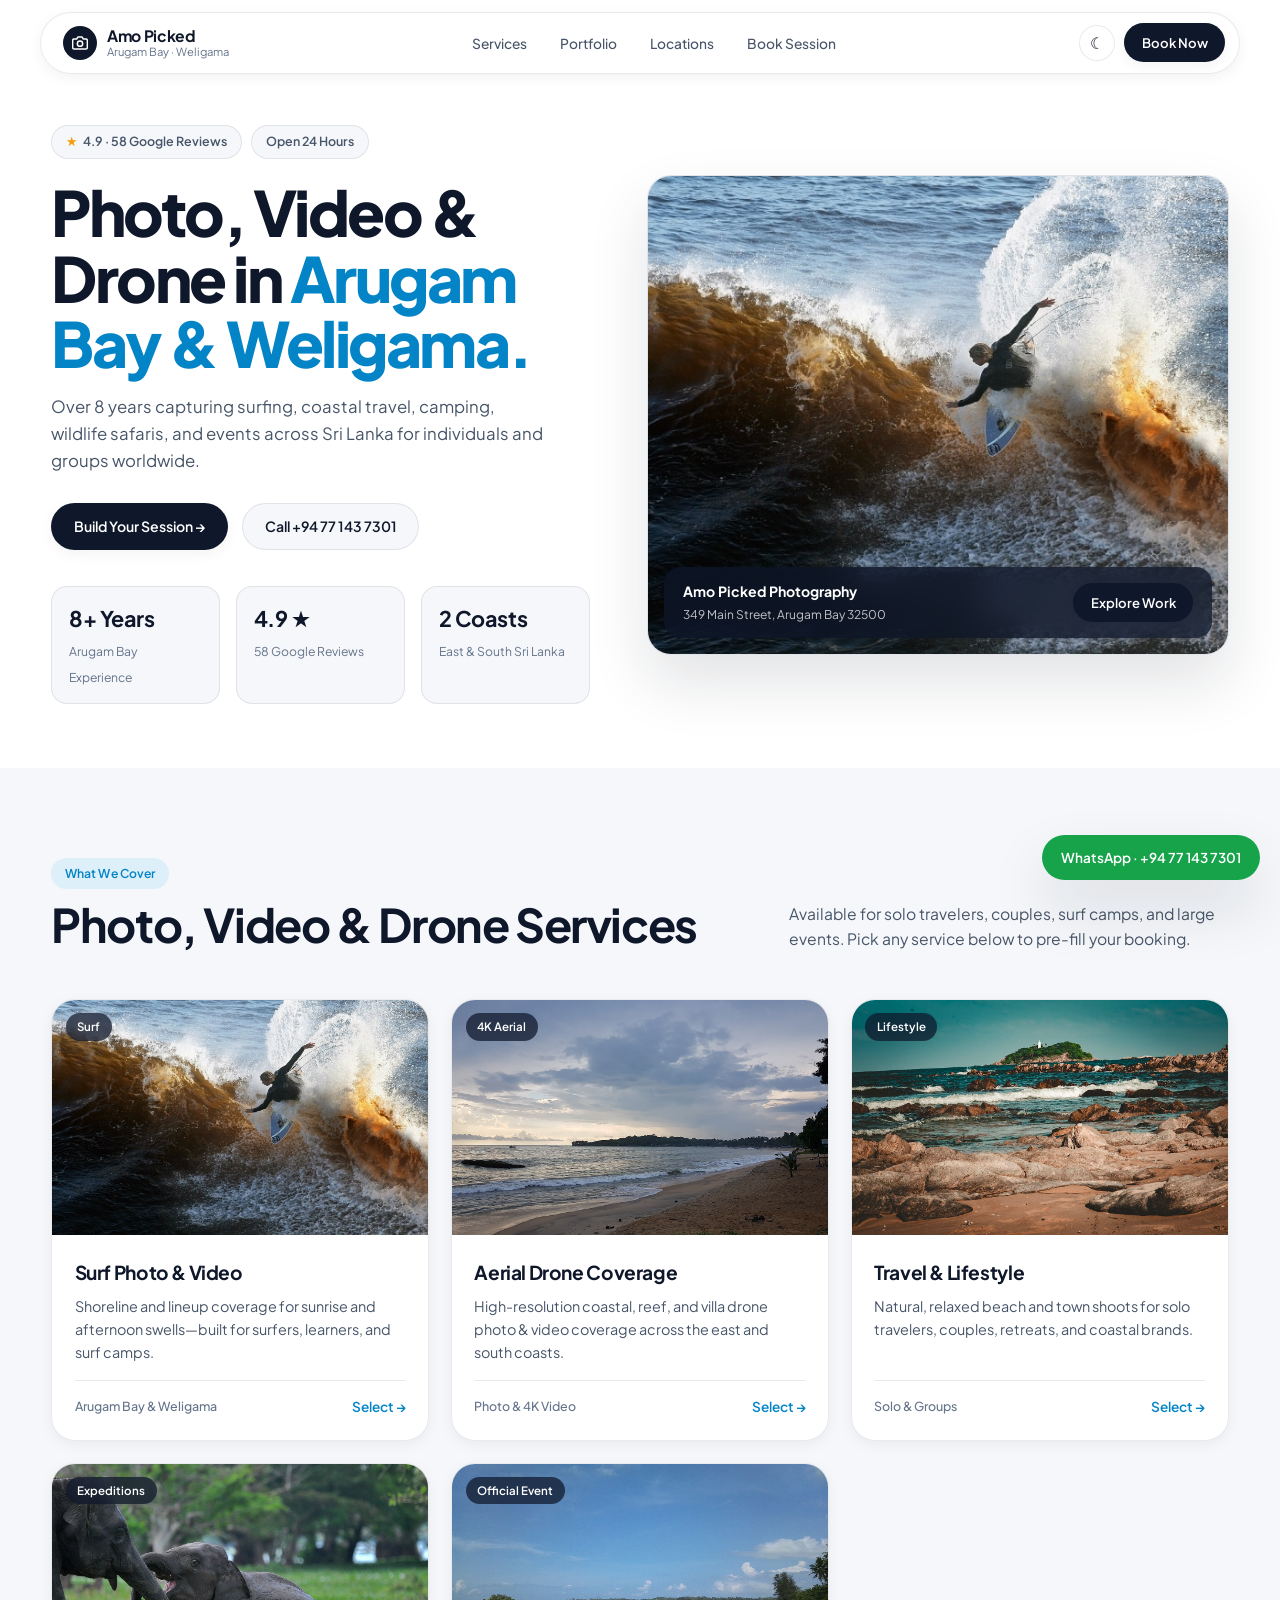
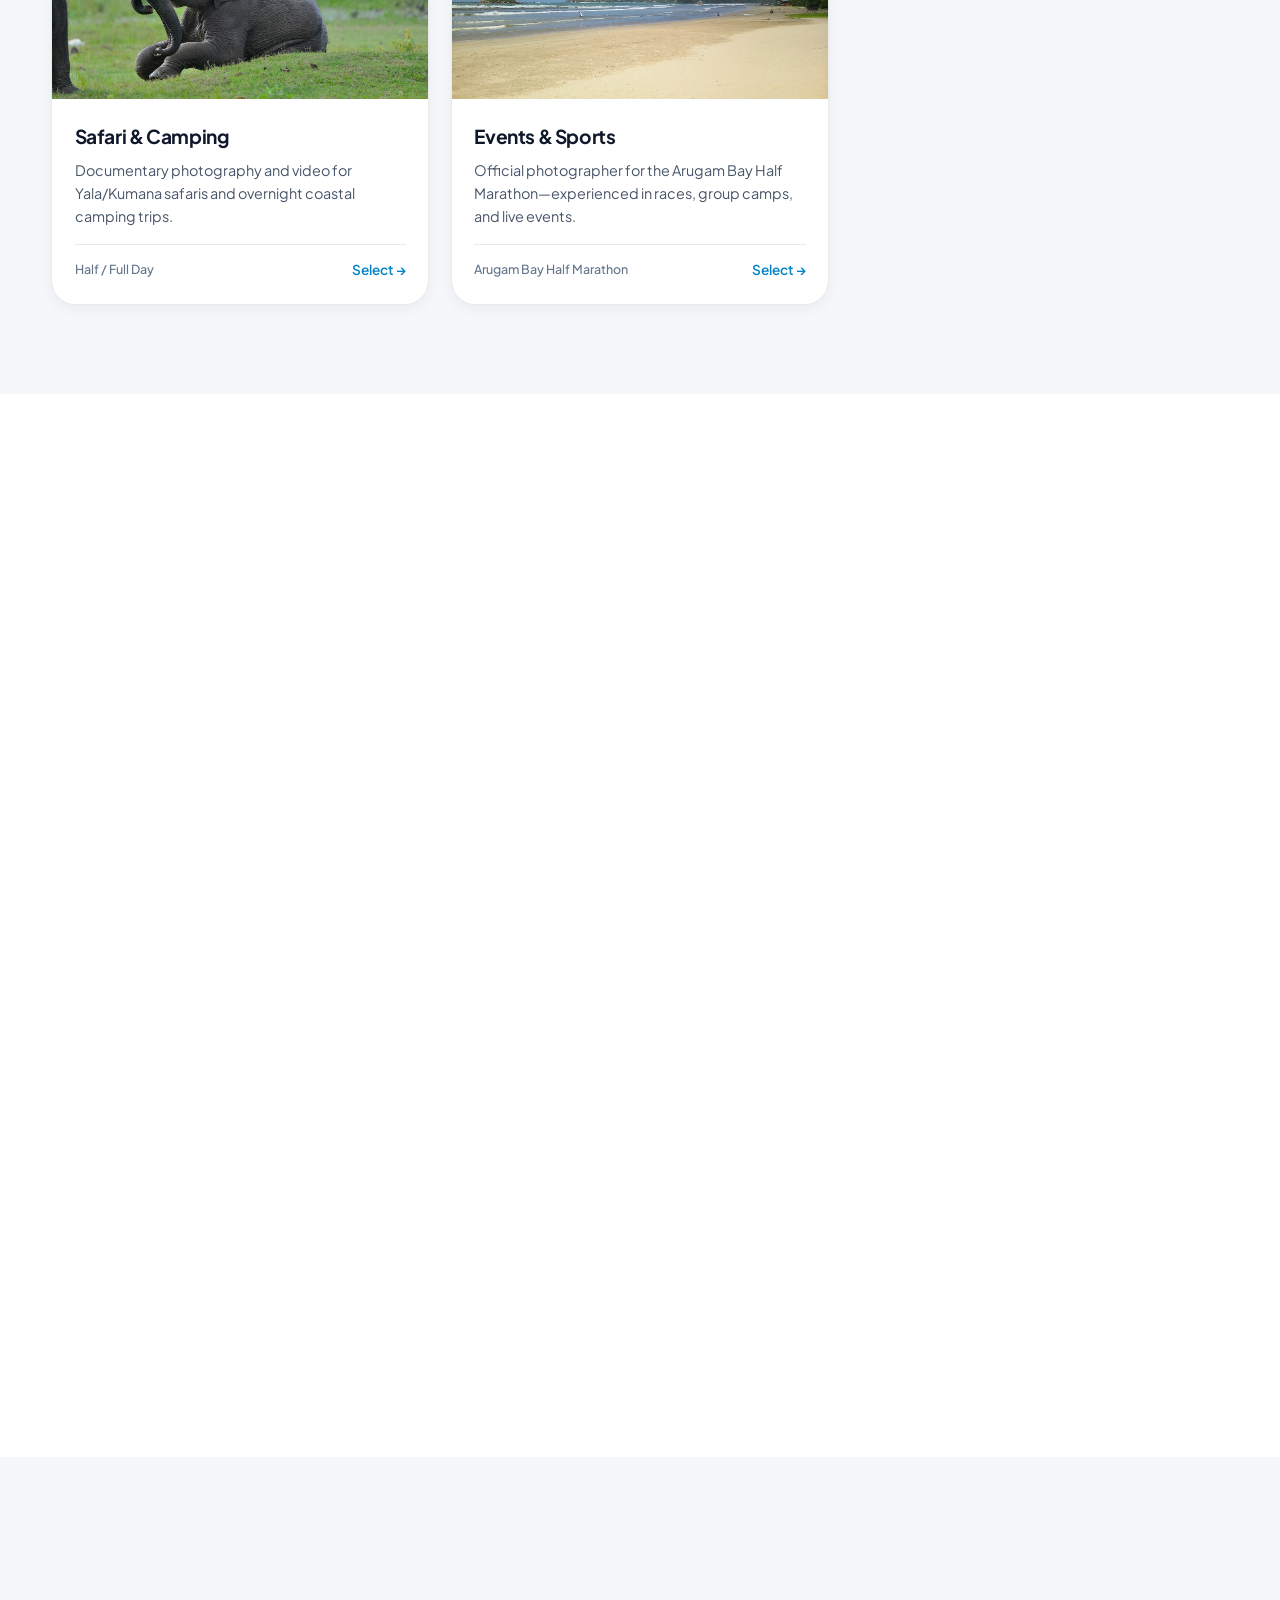
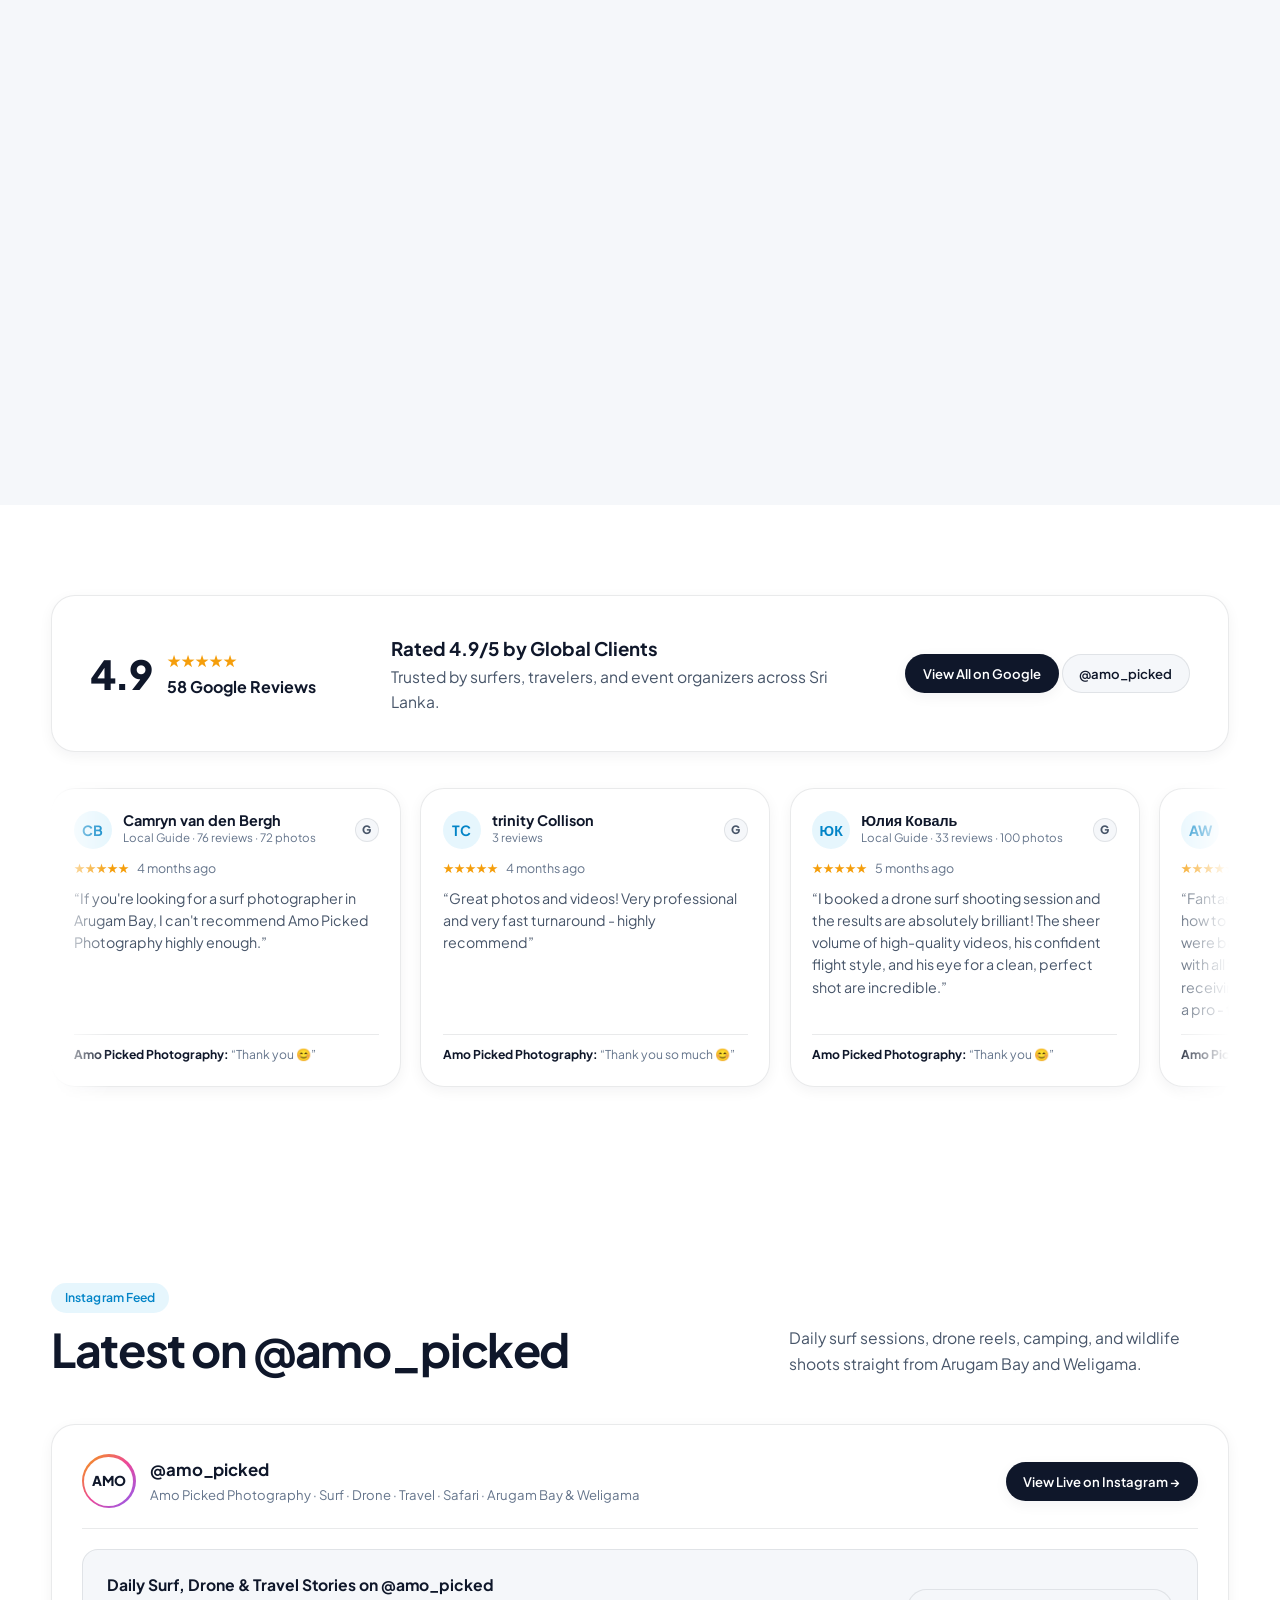
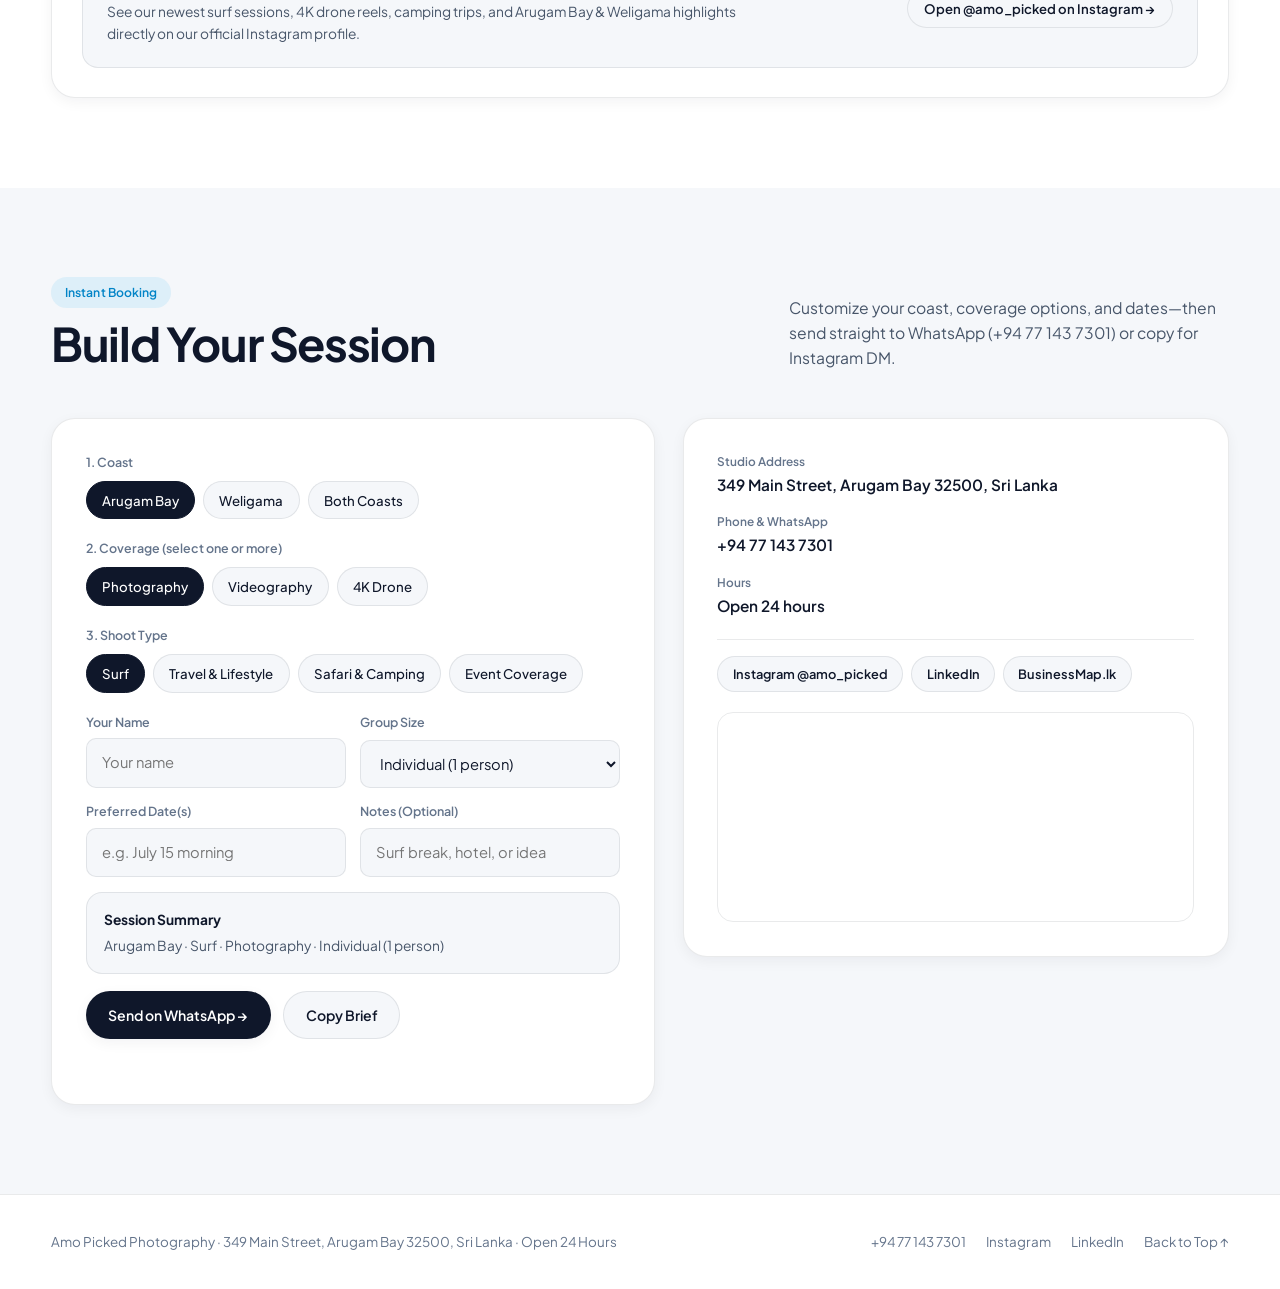
==== commit d5bce8d1: "Sync live Instagram feed support and latest site files" ====
--- a/index.html
+++ b/index.html
@@ -558,8 +558,8 @@
           <div class="ig-header">
             <div class="ig-profile">
               <div class="ig-avatar-ring">
-                <div class="ig-avatar-inner">
-                  <img src="assets/hero-surf.jpg" alt="Amo Picked Instagram avatar" />
+                <div class="ig-avatar-inner" style="display:grid;place-items:center;font-weight:800;font-size:0.85rem;">
+                  AMO
                 </div>
               </div>
               <div>
@@ -568,59 +568,28 @@
               </div>
             </div>
             <a href="https://www.instagram.com/amo_picked/" target="_blank" rel="noopener" class="btn btn-primary btn-sm">
-              Follow @amo_picked →
+              View Live on Instagram →
             </a>
           </div>
 
-          <div class="ig-grid">
-            <a href="https://www.instagram.com/amo_picked/" target="_blank" rel="noopener" class="ig-tile">
-              <span class="ig-badge">Reel · Surf</span>
-              <img src="assets/hero-surf.jpg" alt="Surf photography reel on @amo_picked" />
-              <div class="ig-tile-overlay">
-                <strong>Surf Action Session</strong>
-                <span>View on @amo_picked →</span>
-              </div>
+          <!-- Populated automatically when AMO_BEHOLD_FEED_URL is set in script -->
+          <div class="ig-grid" id="igFeedGrid" style="display:none;"></div>
+
+          <!-- Populated automatically when AMO_IG_POSTS URLs are added in script -->
+          <div class="ig-embed-grid" id="igEmbedMount" style="display:none;"></div>
+
+          <!-- Shown when no live API feed / post links are connected yet -->
+          <div class="ig-connect-box" id="igFallback">
+            <div>
+              <strong>Daily Surf, Drone &amp; Travel Stories on @amo_picked</strong>
+              <p>
+                See our newest surf sessions, 4K drone reels, camping trips, and Arugam Bay &amp; Weligama highlights directly on our official Instagram profile.
+              </p>
+            </div>
+            <a href="https://www.instagram.com/amo_picked/" target="_blank" rel="noopener" class="btn btn-soft btn-sm">
+              Open @amo_picked on Instagram →
             </a>
-
-            <a href="https://www.instagram.com/amo_picked/" target="_blank" rel="noopener" class="ig-tile">
-              <span class="ig-badge">4K Drone</span>
-              <img src="assets/drone-bay.jpg" alt="Arugam Bay Main Point on @amo_picked" />
-              <div class="ig-tile-overlay">
-                <strong>Arugam Bay Main Point</strong>
-                <span>View on @amo_picked →</span>
-              </div>
-            </a>
-
-            <a href="https://www.instagram.com/amo_picked/" target="_blank" rel="noopener" class="ig-tile">
-              <span class="ig-badge">Lifestyle</span>
-              <img src="assets/lifestyle-beach.jpg" alt="Sri Lanka coastal photography on @amo_picked" />
-              <div class="ig-tile-overlay">
-                <strong>Coastal Shoreline</strong>
-                <span>View on @amo_picked →</span>
-              </div>
-            </a>
-
-            <a href="https://www.instagram.com/amo_picked/" target="_blank" rel="noopener" class="ig-tile">
-              <span class="ig-badge">Safari</span>
-              <img src="assets/safari-camp.jpg" alt="Sri Lanka wildlife safari on @amo_picked" />
-              <div class="ig-tile-overlay">
-                <strong>Yala &amp; Kumana Safari</strong>
-                <span>View on @amo_picked →</span>
-              </div>
-            </a>
-
-            <a href="https://www.instagram.com/amo_picked/" target="_blank" rel="noopener" class="ig-tile">
-              <span class="ig-badge">Weligama</span>
-              <img src="assets/marathon-event.jpg" alt="Weligama Bay surf on @amo_picked" />
-              <div class="ig-tile-overlay">
-                <strong>Weligama Bay</strong>
-                <span>View on @amo_picked →</span>
-              </div>
-            </a>
-          </div>
-
-          <!-- Optional live Instagram post embeds: add post/reel URLs to AMO_IG_POSTS in script -->
-          <div class="ig-embed-grid" id="igEmbedMount"></div>
+          </div>
         </div>
       </div>
     </section>
--- a/styles.css
+++ b/styles.css
@@ -1309,6 +1309,30 @@
   border: 1px solid var(--border);
   border-radius: var(--r-md);
   background: var(--bg-soft);
+}
+
+.ig-connect-box {
+  display: flex;
+  flex-wrap: wrap;
+  justify-content: space-between;
+  align-items: center;
+  gap: 1.25rem;
+  padding: 1.35rem 1.5rem;
+  border-radius: var(--r-md);
+  background: var(--bg-soft);
+  border: 1px solid var(--border);
+}
+
+.ig-connect-box strong {
+  display: block;
+  font-size: 0.98rem;
+  margin-bottom: 0.25rem;
+}
+
+.ig-connect-box p {
+  font-size: 0.86rem;
+  color: var(--ink-2);
+  max-width: 650px;
 }
 
 @media (max-width: 960px) {
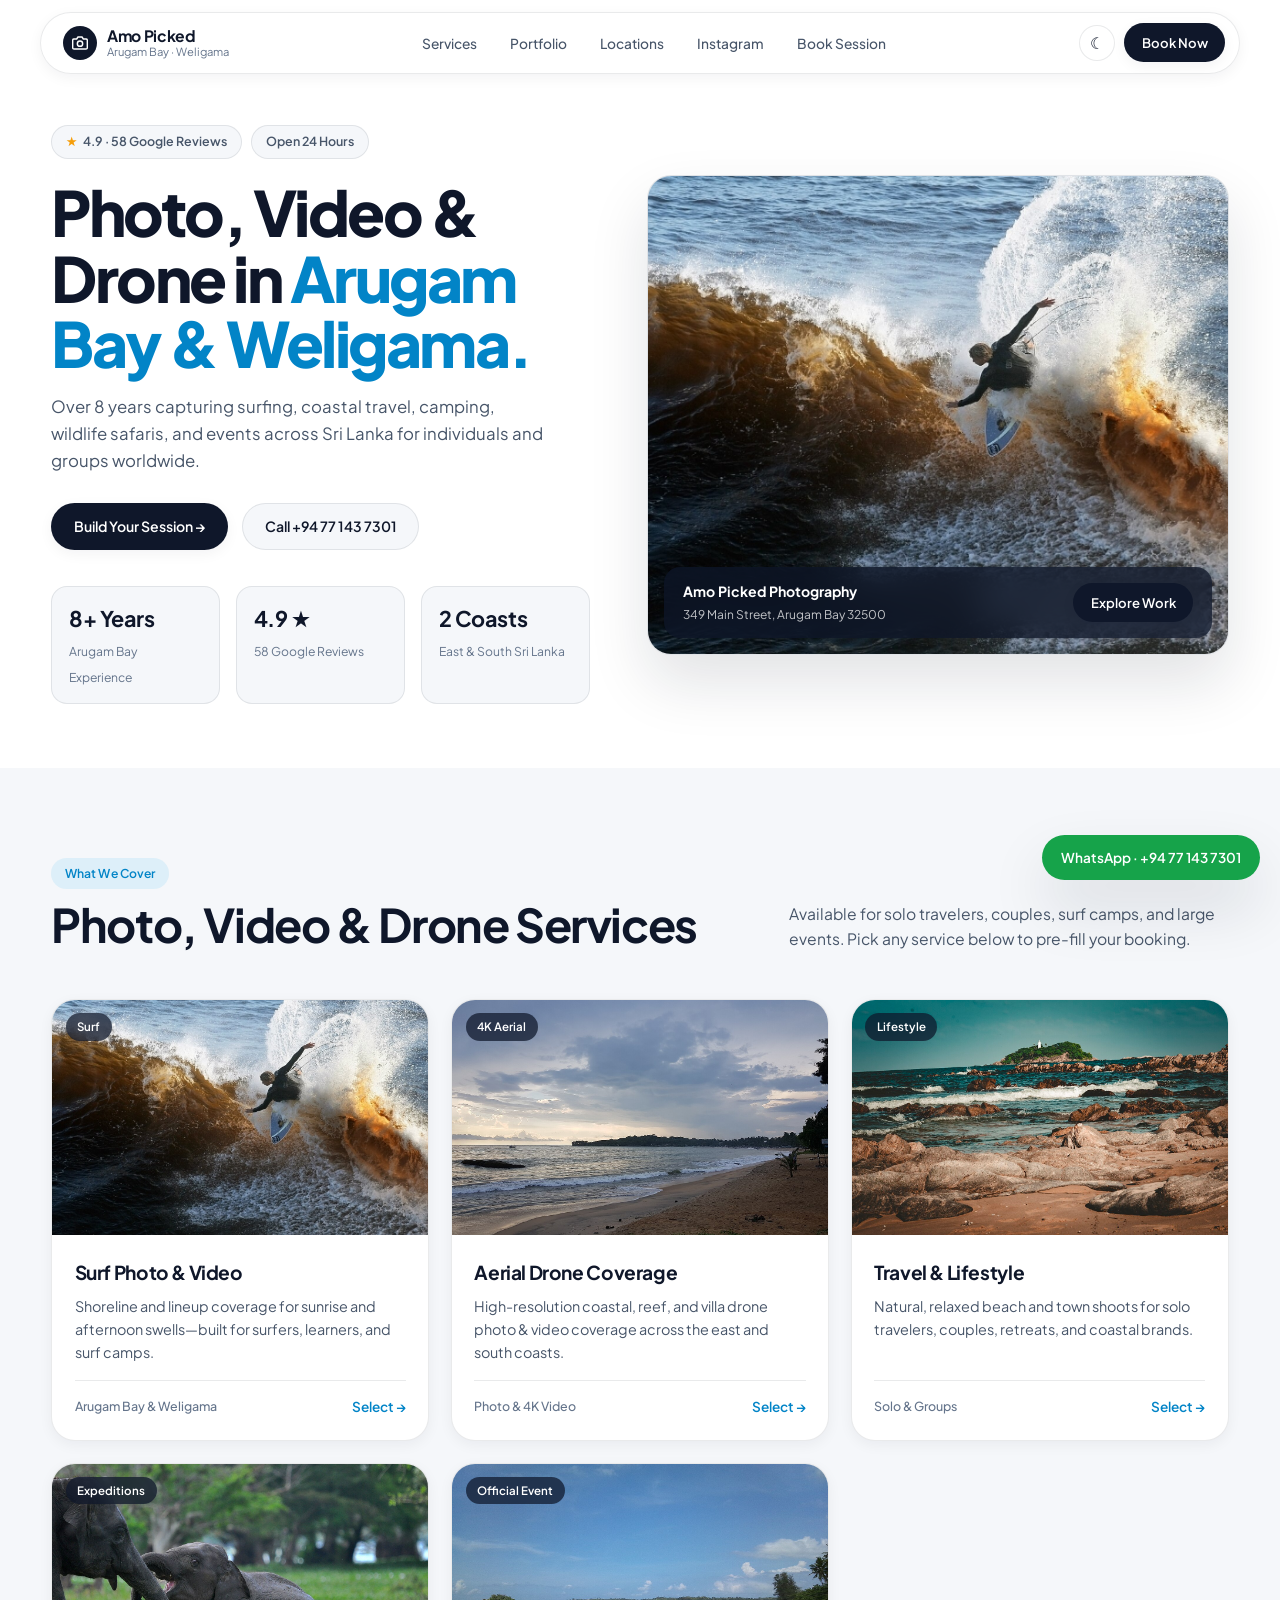
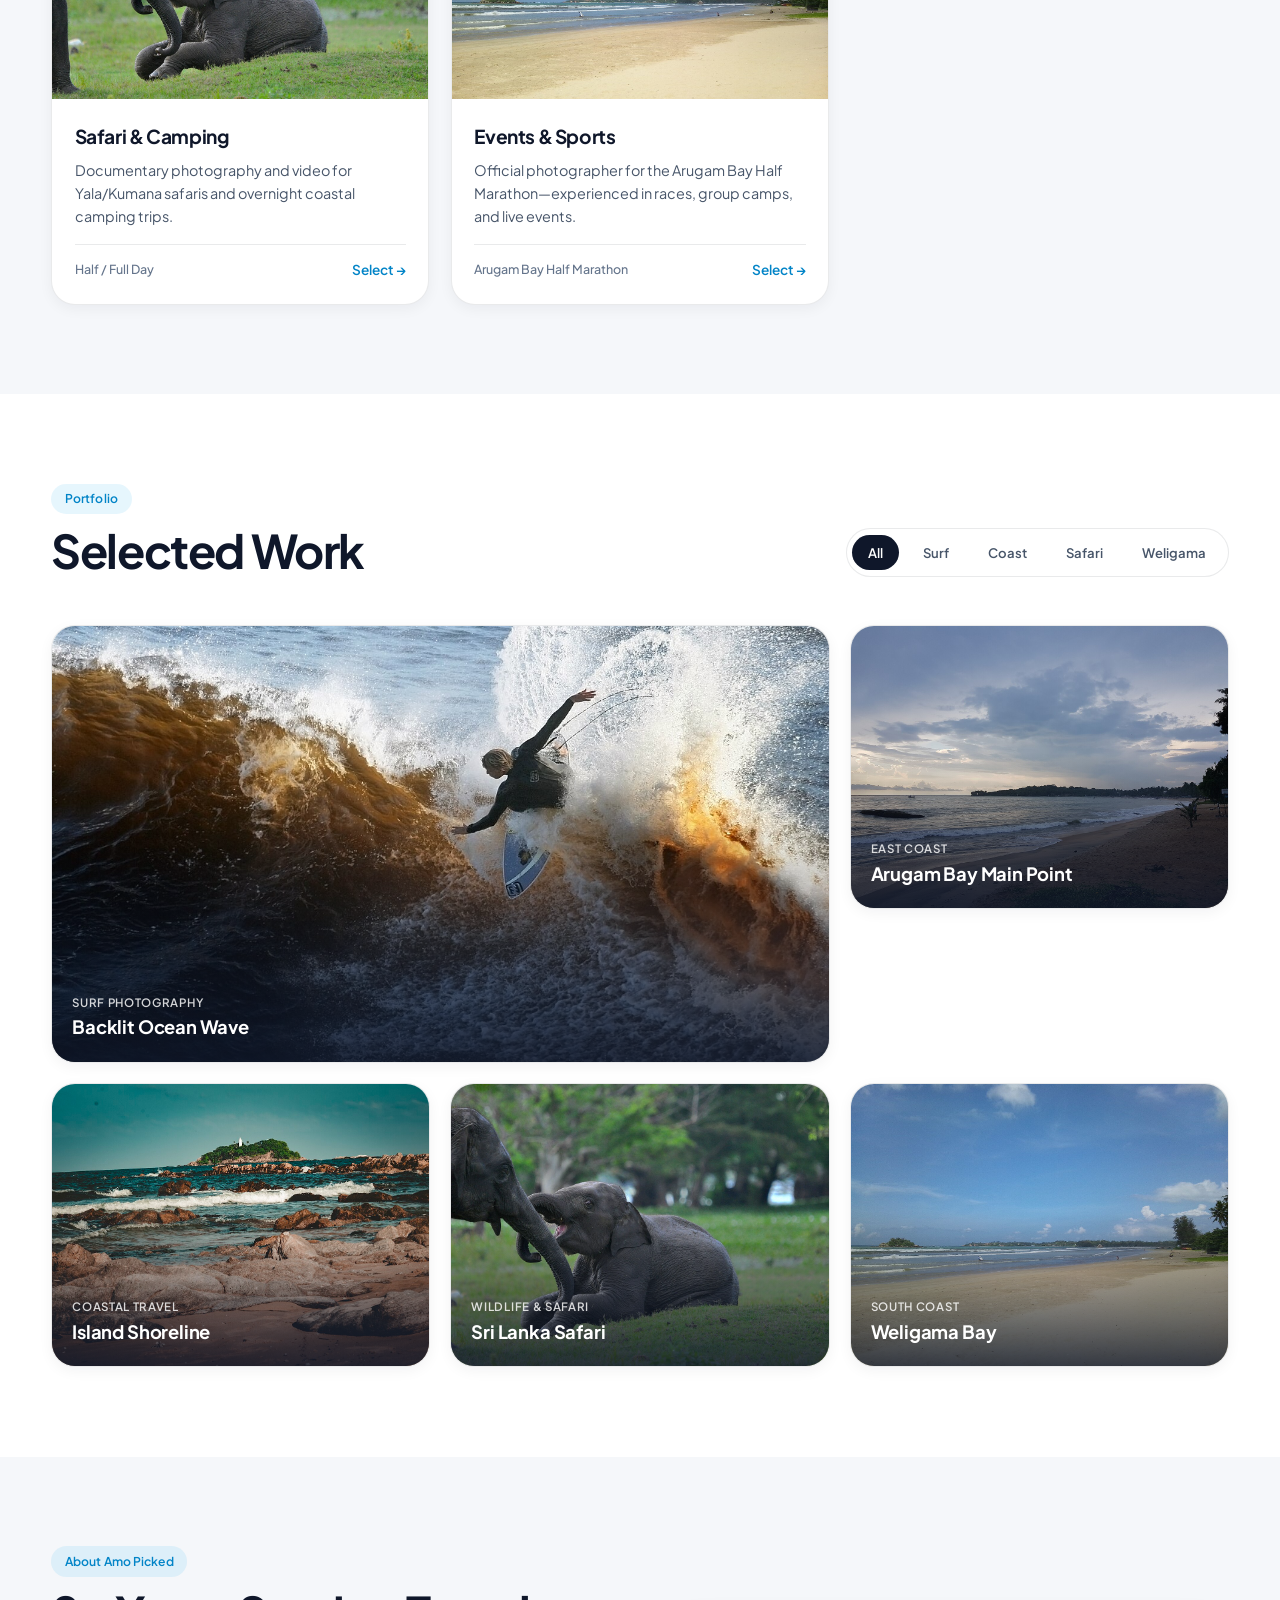
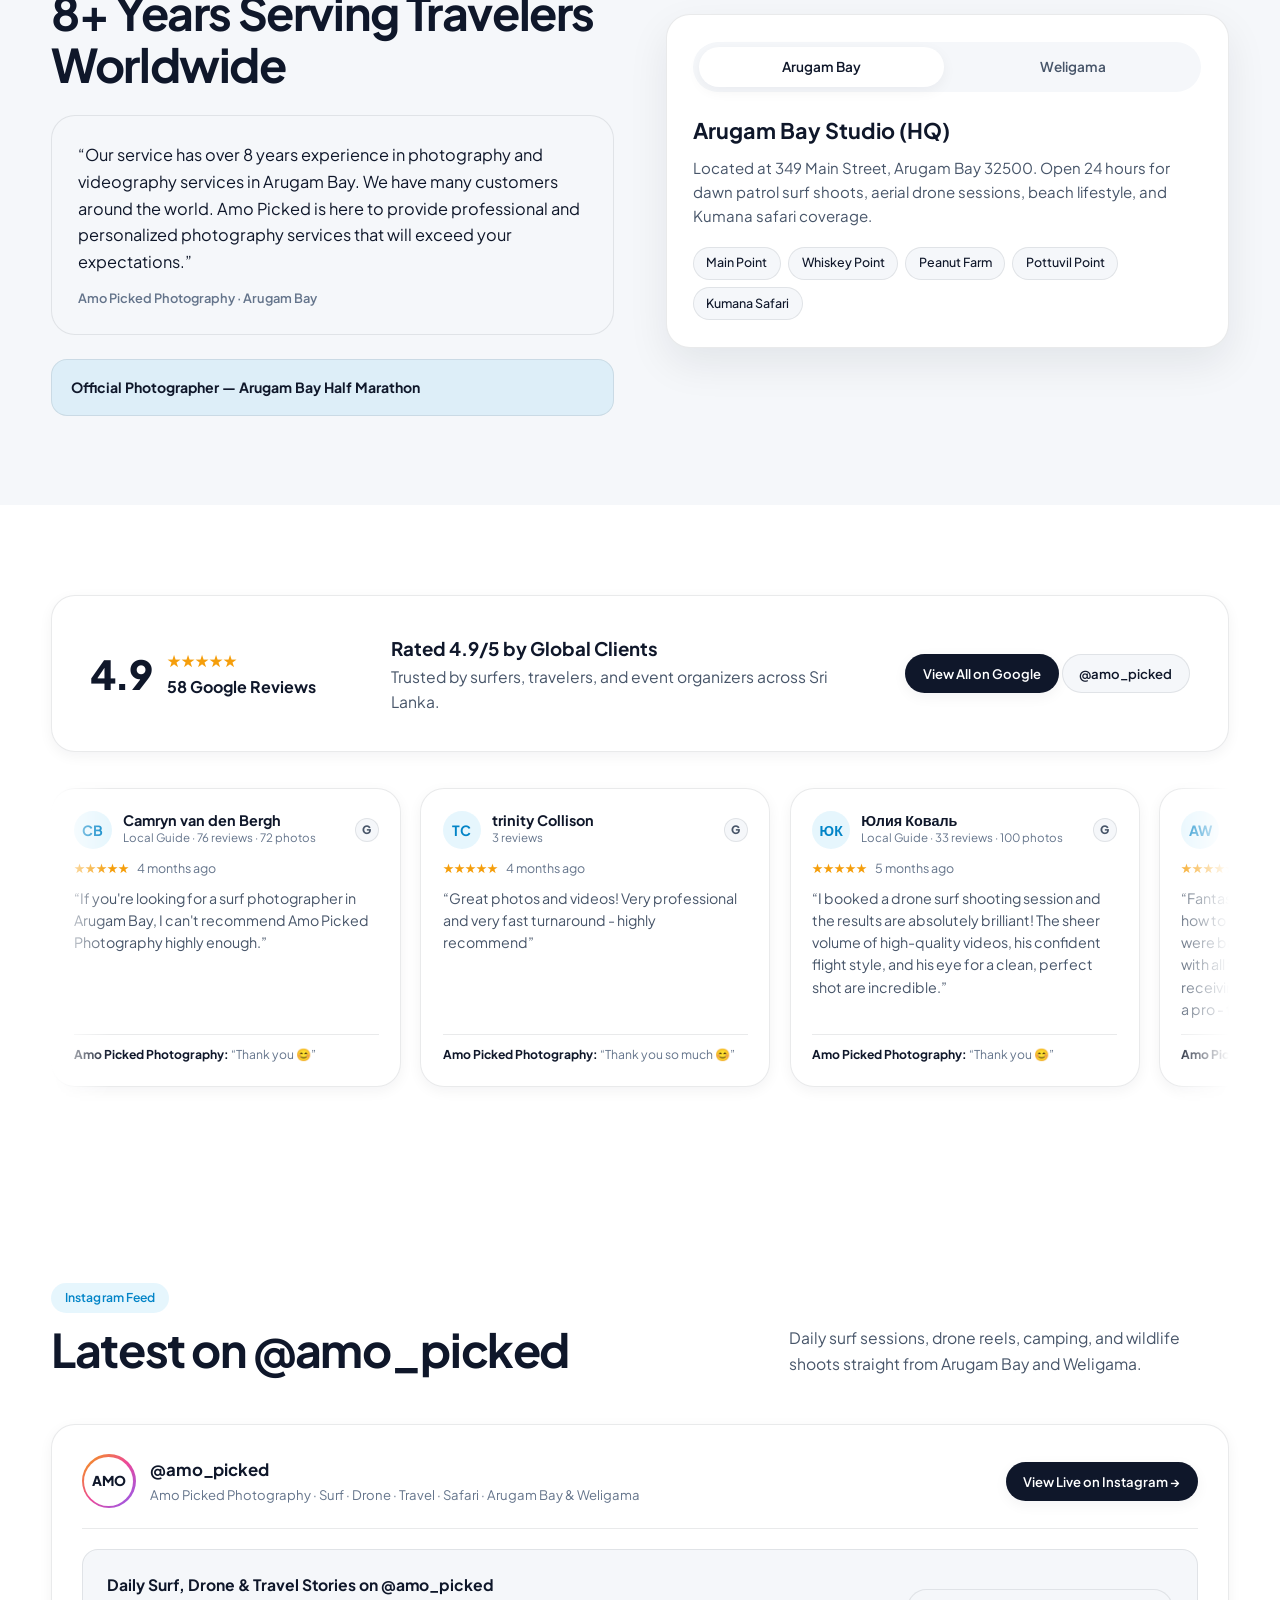
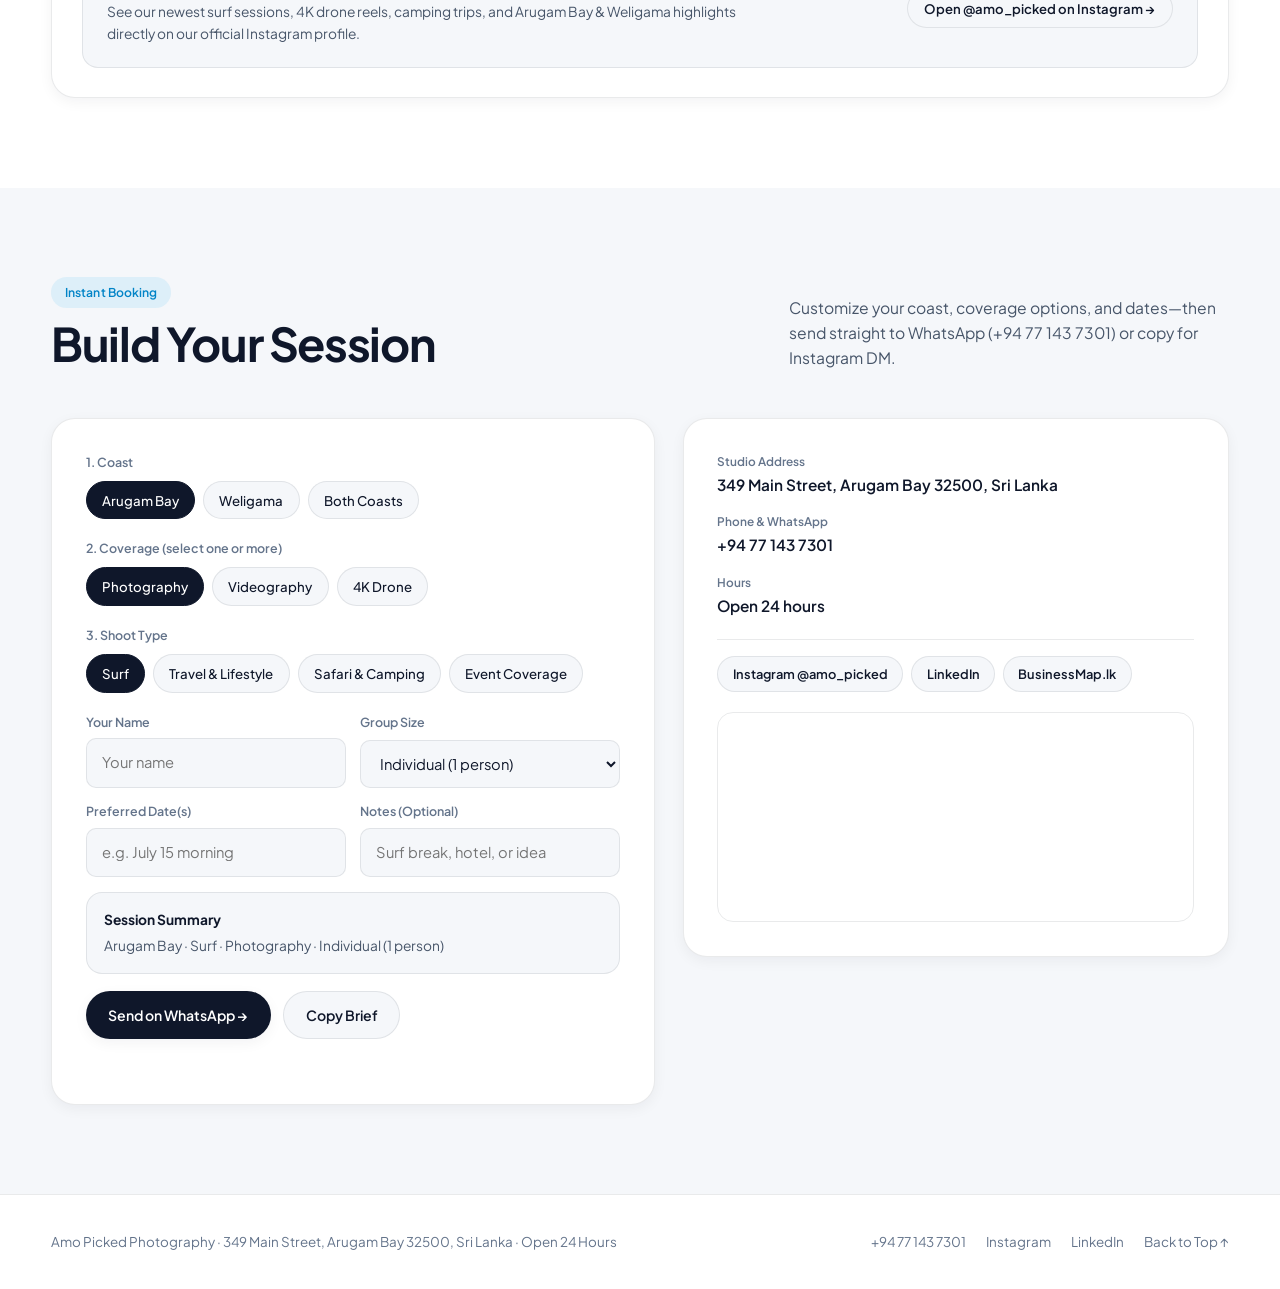
==== commit 3701da1f: "Fix mobile navbar and dropdown menu responsiveness" ====
--- a/index.html
+++ b/index.html
@@ -77,7 +77,9 @@
             <li><a href="#services">Services</a></li>
             <li><a href="#portfolio">Portfolio</a></li>
             <li><a href="#coasts">Locations</a></li>
+            <li><a href="#instagram">Instagram</a></li>
             <li><a href="#book">Book Session</a></li>
+            <li class="mobile-only-item"><a href="#book" class="mobile-book-link">Book Now →</a></li>
           </ul>
         </nav>
 
@@ -85,9 +87,14 @@
           <button class="icon-pill" id="themeToggle" type="button" aria-label="Toggle dark mode" title="Toggle Light / Dark mode">
             <span id="themeIcon" aria-hidden="true">☾</span>
           </button>
-          <a href="#book" class="btn btn-primary btn-sm">Book Now</a>
+          <a href="#book" class="btn btn-primary btn-sm nav-book-btn">Book Now</a>
           <button class="mobile-toggle" id="mobileToggle" aria-label="Toggle Menu" aria-expanded="false">
-            Menu
+            <svg width="18" height="18" viewBox="0 0 24 24" fill="none" stroke="currentColor" stroke-width="2.2" aria-hidden="true">
+              <line x1="3" y1="6" x2="21" y2="6" />
+              <line x1="3" y1="12" x2="21" y2="12" />
+              <line x1="3" y1="18" x2="21" y2="18" />
+            </svg>
+            <span>Menu</span>
           </button>
         </div>
       </div>
--- a/styles.css
+++ b/styles.css
@@ -287,13 +287,19 @@
 
 .mobile-toggle {
   display: none;
-  padding: 0.45rem 0.8rem;
+  align-items: center;
+  gap: 0.4rem;
+  padding: 0.45rem 0.85rem;
   border-radius: var(--r-pill);
   border: 1px solid var(--border);
   background: var(--bg-card);
   font-size: 0.82rem;
   font-weight: 600;
   cursor: pointer;
+}
+
+.mobile-only-item {
+  display: none;
 }
 
 /* ==========================================================================
@@ -1497,6 +1503,21 @@
 }
 
 @media (max-width: 768px) {
+  .navbar-wrap {
+    top: 8px;
+    margin-top: 8px;
+    padding: 0 0.65rem;
+  }
+
+  .navbar {
+    position: relative;
+    padding: 0.5rem 0.65rem 0.5rem 0.9rem;
+  }
+
+  .brand-sub {
+    font-size: 0.65rem;
+  }
+
   .nav-links {
     display: none;
   }
@@ -1508,21 +1529,68 @@
   .nav-links.mobile-open {
     display: flex;
     flex-direction: column;
+    align-items: stretch;
     position: absolute;
     top: calc(100% + 8px);
-    left: 1rem;
-    right: 1rem;
+    left: 0;
+    right: 0;
     background: var(--bg-card);
-    border: 1px solid var(--border);
+    border: 1px solid var(--border-strong);
     border-radius: var(--r-md);
-    padding: 1rem;
+    padding: 0.65rem;
+    gap: 0.25rem;
     box-shadow: var(--shadow-lg);
+    z-index: 10000;
+  }
+
+  .nav-links.mobile-open li {
+    width: 100%;
+  }
+
+  .nav-links.mobile-open a {
+    display: block;
+    width: 100%;
+    padding: 0.72rem 0.95rem;
+    border-radius: var(--r-sm);
+    font-size: 0.94rem;
+    font-weight: 600;
+  }
+
+  .nav-links.mobile-open .mobile-only-item {
+    display: block;
+    margin-top: 0.3rem;
+    padding-top: 0.35rem;
+    border-top: 1px solid var(--border);
+  }
+
+  .nav-links.mobile-open .mobile-book-link {
+    background: var(--ink);
+    color: var(--bg);
+    text-align: center;
+    border-radius: var(--r-pill);
+  }
+
+  .filter-bar {
+    border-radius: var(--r-md);
+    width: 100%;
   }
 
   .services-grid,
-  .form-row,
+  .form-row {
+    grid-template-columns: 1fr;
+  }
+
   .hero-stats {
-    grid-template-columns: 1fr;
+    grid-template-columns: repeat(3, 1fr);
+    gap: 0.6rem;
+  }
+
+  .stat-box {
+    padding: 0.75rem 0.65rem;
+  }
+
+  .stat-box strong {
+    font-size: 1.08rem;
   }
 
   .gallery-item,
@@ -1532,7 +1600,20 @@
   }
 
   .floating-wa {
-    bottom: 0.9rem;
-    right: 0.9rem;
-  }
-}
+    bottom: 0.85rem;
+    right: 0.85rem;
+    padding: 0.62rem 1rem;
+    font-size: 0.8rem;
+  }
+}
+
+@media (max-width: 520px) {
+  .nav-book-btn,
+  .brand-sub {
+    display: none;
+  }
+
+  .hero-stats {
+    grid-template-columns: 1fr;
+  }
+}
